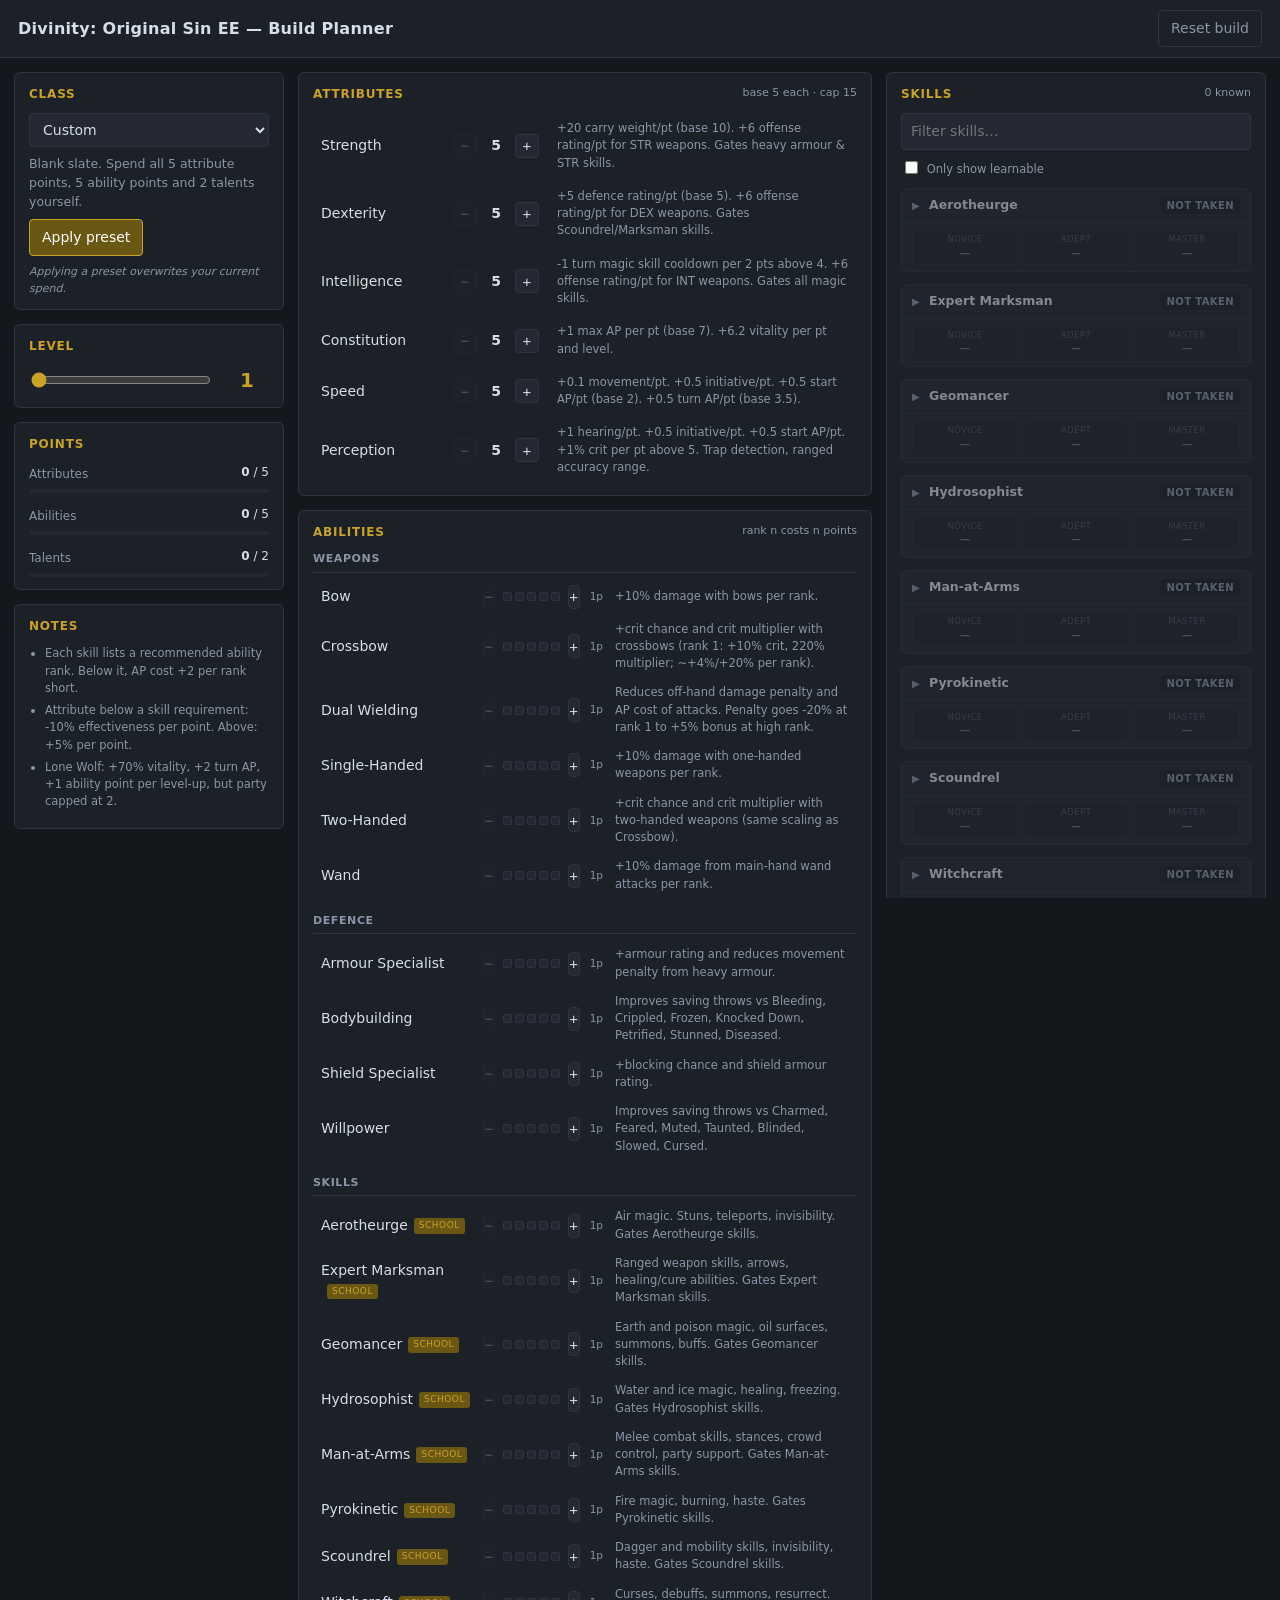
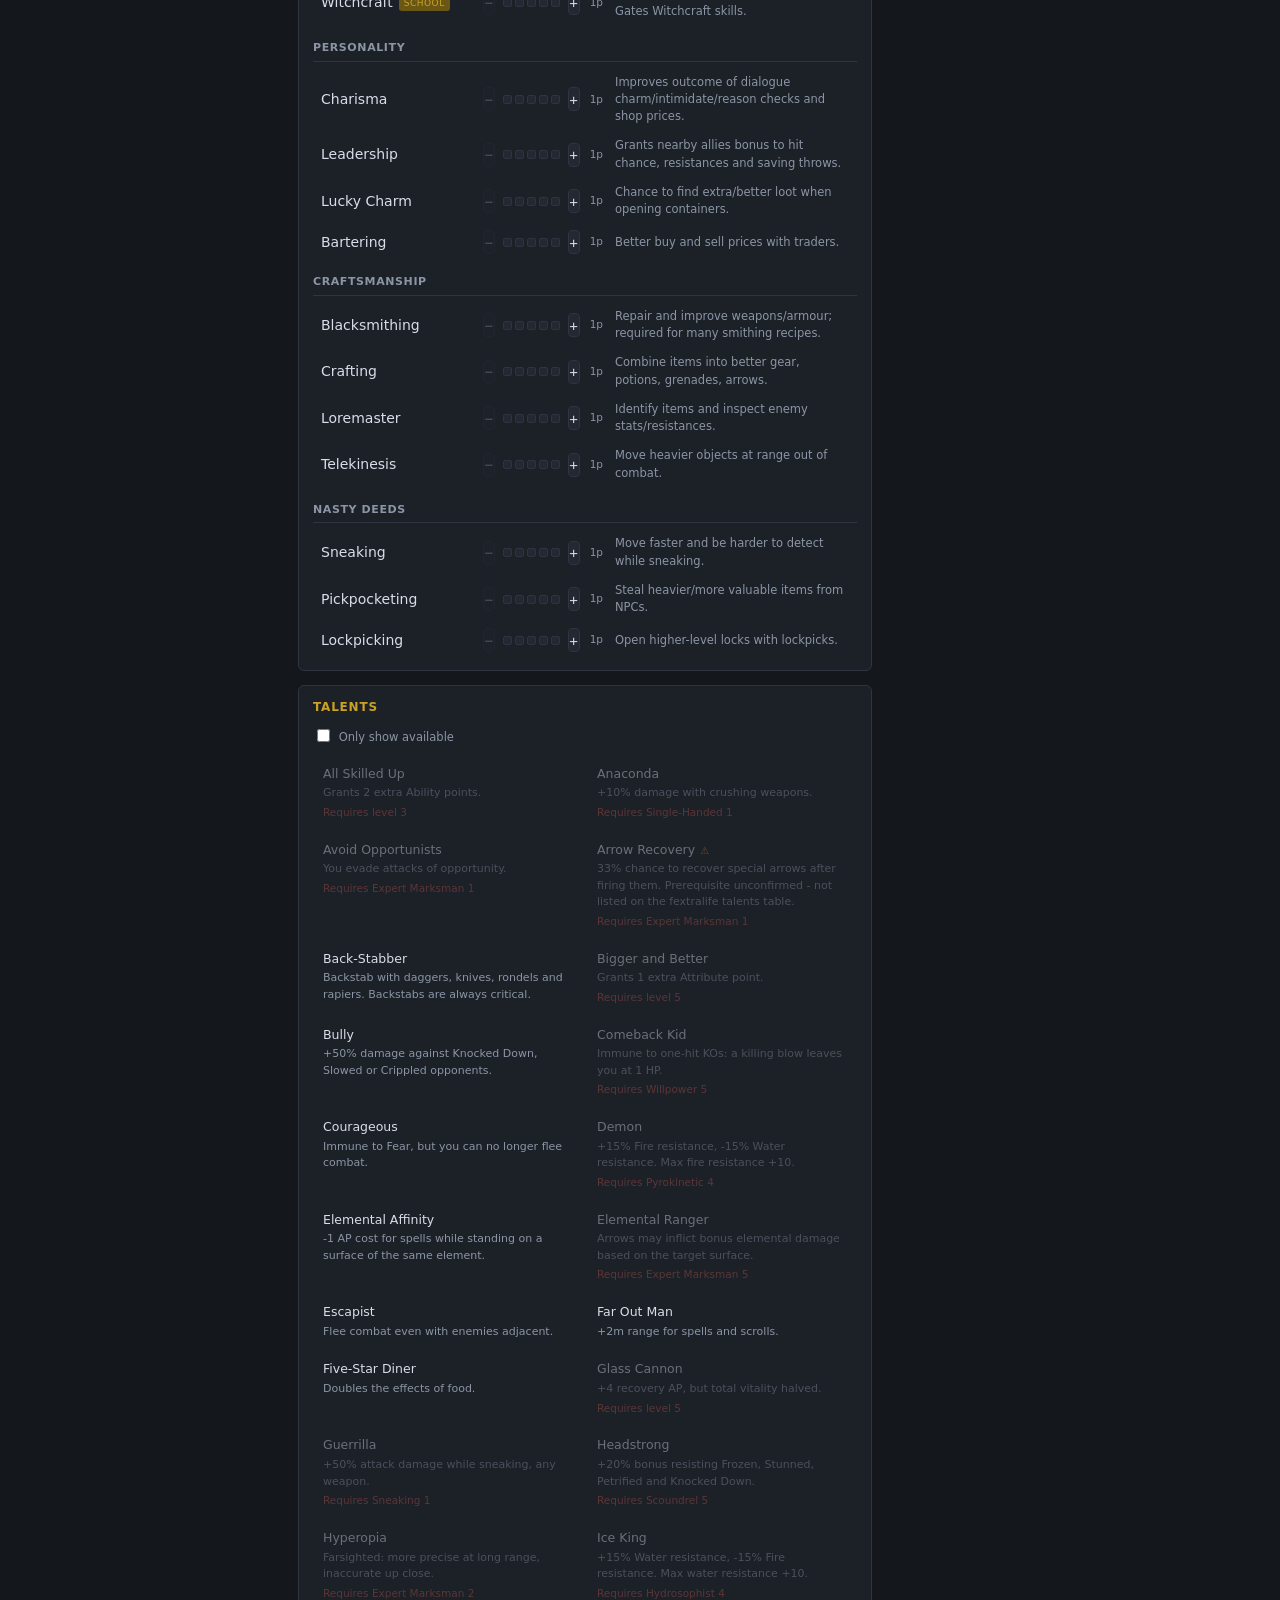
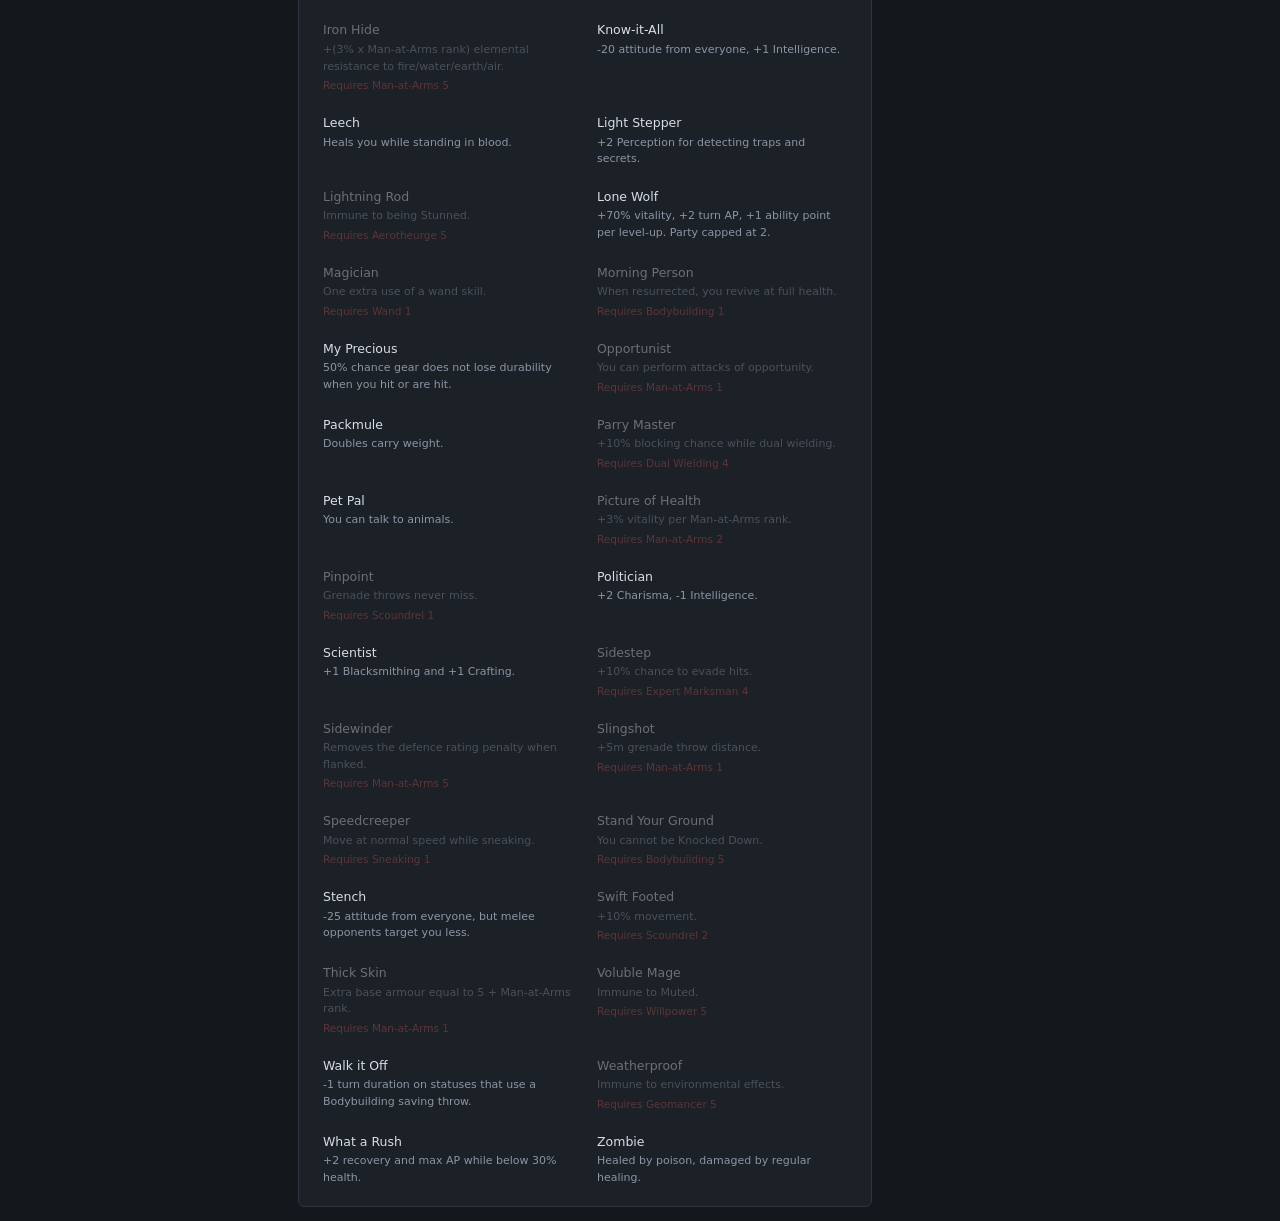
==== index.html @ 9b429319 "v2" ====
<!doctype html>
<html lang="en">
<head>
<meta charset="utf-8">
<meta name="viewport" content="width=device-width,initial-scale=1">
<title>DOS1 EE Build Planner</title>
<link rel="stylesheet" href="app.css">
</head>
<body>

<header class="topbar">
  <h1>Divinity: Original Sin EE — Build Planner</h1>
  <div class="topbar-right">
    <button id="resetBtn" class="btn-ghost" type="button">Reset build</button>
  </div>
</header>

<div class="layout">

  <!-- ============ LEFT: setup + pools ============ -->
  <aside class="col col-left">
    <section class="panel">
      <h2>Class</h2>
      <select id="presetSelect" class="select"></select>
      <p id="presetBlurb" class="blurb"></p>
      <button id="applyPreset" class="btn" type="button">Apply preset</button>
      <p class="hint">Applying a preset overwrites your current spend.</p>
    </section>

    <section class="panel">
      <h2>Level</h2>
      <div class="level-row">
        <input type="range" id="levelSlider" min="1" max="20" value="1">
        <output id="levelOut" class="level-out">1</output>
      </div>
    </section>

    <section class="panel pools">
      <h2>Points</h2>
      <div class="pool" id="poolAttr">
        <span class="pool-name">Attributes</span>
        <span class="pool-val"><b>0</b> / 0</span>
        <div class="bar"><i></i></div>
      </div>
      <div class="pool" id="poolAbil">
        <span class="pool-name">Abilities</span>
        <span class="pool-val"><b>0</b> / 0</span>
        <div class="bar"><i></i></div>
      </div>
      <div class="pool" id="poolTal">
        <span class="pool-name">Talents</span>
        <span class="pool-val"><b>0</b> / 0</span>
        <div class="bar"><i></i></div>
      </div>
    </section>

    <section class="panel">
      <h2>Notes</h2>
      <ul id="rulesNotes" class="notes"></ul>
    </section>
  </aside>

  <!-- ============ MIDDLE: attributes + abilities ============ -->
  <main class="col col-mid">
    <section class="panel">
      <h2>Attributes <span class="sub">base 5 each · cap 15</span></h2>
      <div id="attrList" class="stat-list"></div>
    </section>

    <section class="panel">
      <h2>Abilities <span class="sub">rank n costs n points</span></h2>
      <div id="abilList"></div>
    </section>

    <section class="panel">
      <h2>Talents</h2>
      <label class="toggle">
        <input type="checkbox" id="talentFilter"> Only show available
      </label>
      <div id="talentList" class="talent-list talent-grid"></div>
    </section>
  </main>

  <!-- ============ RIGHT: skills ============ -->
  <aside class="col col-right">
    <section class="panel">
      <h2>Skills <span class="sub" id="skillCount"></span></h2>
      <input type="search" id="skillSearch" class="select search" placeholder="Filter skills&hellip;">
      <label class="toggle">
        <input type="checkbox" id="skillFilter"> Only show learnable
      </label>
      <div id="skillList" class="skill-list"></div>
    </section>
  </aside>

</div>

<script src="data/rules.js"></script>
<script src="data/abilities.js"></script>
<script src="data/talents.js"></script>
<script src="data/skills.js"></script>
<script src="data/presets.js"></script>
<script src="app.js"></script>
</body>
</html>
---- app.css ----
:root {
  --bg: #14171c;
  --panel: #1c2027;
  --panel-2: #232832;
  --line: #2e3540;
  --text: #d8dee9;
  --dim: #8b95a5;
  --accent: #c9a227;
  --accent-dim: #6b5714;
  --ok: #6a9955;
  --bad: #b4544e;
  --warn: #c98b27;
}

* { box-sizing: border-box; }

body {
  margin: 0;
  background: var(--bg);
  color: var(--text);
  font: 14px/1.5 system-ui, -apple-system, "Segoe UI", sans-serif;
}

/* ---------- top bar ---------- */
.topbar {
  display: flex; align-items: center; justify-content: space-between;
  padding: 10px 18px;
  background: var(--panel);
  border-bottom: 1px solid var(--line);
  position: sticky; top: 0; z-index: 10;
}
.topbar h1 { margin: 0; font-size: 16px; font-weight: 600; letter-spacing: .3px; }

/* ---------- layout ---------- */
.layout {
  display: grid;
  grid-template-columns: 270px minmax(0,1fr) 320px;
  gap: 14px;
  padding: 14px;
  align-items: start;
}
.col { display: flex; flex-direction: column; gap: 14px; min-width: 0; }
.col-left, .col-right { position: sticky; top: 60px; max-height: calc(100vh - 74px); overflow-y: auto; }

@media (max-width: 1100px) {
  .layout { grid-template-columns: 1fr; }
  .col-left, .col-right { position: static; max-height: none; }
}

/* ---------- panels ---------- */
.panel {
  background: var(--panel);
  border: 1px solid var(--line);
  border-radius: 6px;
  padding: 12px 14px;
}
.panel h2 {
  margin: 0 0 10px;
  font-size: 12px; font-weight: 600;
  text-transform: uppercase; letter-spacing: .8px;
  color: var(--accent);
}
.panel h2 .sub {
  float: right;
  text-transform: none; letter-spacing: 0;
  color: var(--dim); font-weight: 400; font-size: 11px;
}

/* ---------- controls ---------- */
.select {
  width: 100%; padding: 7px 9px;
  background: var(--panel-2); color: var(--text);
  border: 1px solid var(--line); border-radius: 4px;
  font: inherit;
}
.btn, .btn-ghost {
  padding: 7px 12px; border-radius: 4px; font: inherit; cursor: pointer;
  border: 1px solid var(--line);
}
.btn { background: var(--accent-dim); color: #fff; border-color: var(--accent); }
.btn:hover { background: var(--accent); color: #14171c; }
.btn-ghost { background: transparent; color: var(--dim); }
.btn-ghost:hover { color: var(--text); border-color: var(--dim); }

.blurb { margin: 8px 0; color: var(--dim); font-size: 12.5px; min-height: 2.4em; }
.hint { margin: 8px 0 0; color: var(--dim); font-size: 11px; font-style: italic; }

.level-row { display: flex; align-items: center; gap: 12px; }
.level-row input[type=range] { flex: 1; accent-color: var(--accent); }
.level-out {
  min-width: 2.2em; text-align: center;
  font-size: 20px; font-weight: 600; color: var(--accent);
}

/* ---------- pools ---------- */
.pool { margin-bottom: 12px; }
.pool:last-child { margin-bottom: 0; }
.pool-name { font-size: 12px; color: var(--dim); }
.pool-val { float: right; font-size: 12px; font-variant-numeric: tabular-nums; }
.pool-val b { color: var(--text); }
.bar {
  clear: both; height: 4px; margin-top: 5px;
  background: var(--panel-2); border-radius: 2px; overflow: hidden;
}
.bar i { display: block; height: 100%; width: 0; background: var(--accent); transition: width .12s; }
.pool.full .bar i { background: var(--ok); }
.pool.over .bar i { background: var(--bad); }

.notes { margin: 0; padding-left: 16px; color: var(--dim); font-size: 11.5px; }
.notes li { margin-bottom: 5px; }

/* ---------- stat rows (attributes) ---------- */
.stat-list { display: flex; flex-direction: column; gap: 2px; }
.stat {
  display: grid;
  grid-template-columns: 120px 92px 1fr;
  align-items: center; gap: 12px;
  padding: 7px 8px; border-radius: 4px;
}
.stat:hover { background: var(--panel-2); }
.stat-name { font-weight: 500; }
.stat-ctrl { display: flex; align-items: center; gap: 6px; }
.stat-val {
  min-width: 26px; text-align: center;
  font-variant-numeric: tabular-nums; font-weight: 600;
}
.stat-val.boosted { color: var(--accent); }
.stat-desc { color: var(--dim); font-size: 11.5px; }

.step {
  width: 24px; height: 24px; padding: 0; line-height: 1;
  background: var(--panel-2); color: var(--text);
  border: 1px solid var(--line); border-radius: 4px;
  font-size: 15px; cursor: pointer;
}
.step:hover:not(:disabled) { border-color: var(--accent); color: var(--accent); }
.step:disabled { opacity: .28; cursor: not-allowed; }

/* ---------- abilities ---------- */
.abil-cat { margin-bottom: 14px; }
.abil-cat:last-child { margin-bottom: 0; }
.abil-cat > h3 {
  margin: 0 0 6px; padding-bottom: 4px;
  border-bottom: 1px solid var(--line);
  font-size: 11px; font-weight: 600;
  text-transform: uppercase; letter-spacing: .6px;
  color: var(--dim);
}
.abil {
  display: grid;
  grid-template-columns: 150px 120px 1fr;
  align-items: center; gap: 12px;
  padding: 6px 8px; border-radius: 4px;
}
.abil:hover { background: var(--panel-2); }
.abil-name { font-weight: 500; }
.abil-name .school-tag {
  display: inline-block; margin-left: 6px; padding: 1px 5px;
  background: var(--accent-dim); color: var(--accent);
  border-radius: 3px; font-size: 9px; letter-spacing: .5px;
  text-transform: uppercase; vertical-align: middle;
}
.pips { display: flex; gap: 3px; margin: 0 2px; }
.pip { width: 9px; height: 9px; border-radius: 2px; background: var(--panel-2); border: 1px solid var(--line); }
.pip.on { background: var(--accent); border-color: var(--accent); }
.abil-desc { color: var(--dim); font-size: 11.5px; }
.cost-note { color: var(--dim); font-size: 10.5px; margin-left: 4px; font-variant-numeric: tabular-nums; }

/* ---------- talents ---------- */
.talent-list { display: flex; flex-direction: column; gap: 4px; }
.talent {
  padding: 7px 9px; border-radius: 4px;
  border: 1px solid transparent; cursor: pointer;
}
.talent:hover:not(.locked) { background: var(--panel-2); }
.talent.picked { background: var(--panel-2); border-color: var(--accent); }
.talent.locked { opacity: .42; cursor: not-allowed; }
.talent-name { font-weight: 500; font-size: 12.5px; }
.talent.picked .talent-name { color: var(--accent); }
.talent-desc { color: var(--dim); font-size: 11px; margin-top: 2px; }
.talent-req { color: var(--bad); font-size: 10.5px; margin-top: 3px; }

.toggle {
  display: block; margin-bottom: 10px;
  color: var(--dim); font-size: 11.5px; cursor: pointer;
}
.toggle input { accent-color: var(--accent); margin-right: 5px; vertical-align: -1px; }

.unverified {
  display: inline-block; margin-left: 5px;
  color: var(--warn); font-size: 10px; cursor: help;
}

/* ================= slice 2: skills ================= */
.col-right { width: 380px; }
.layout { grid-template-columns: 270px minmax(0,1fr) 380px; }
@media (max-width: 1240px) {
  .layout { grid-template-columns: 1fr; }
  .col-right { width: auto; }
}

.search { margin-bottom: 8px; }
.search::-webkit-search-cancel-button { filter: invert(.6); }

.skill-list { display: flex; flex-direction: column; gap: 12px; }

/* --- one school block --- */
.school {
  border: 1px solid var(--line);
  border-radius: 5px;
  overflow: hidden;
}
.school.rank0 { opacity: .55; }

.school-head {
  display: flex; align-items: center; gap: 8px;
  padding: 7px 10px;
  background: var(--panel-2);
  cursor: pointer;
  user-select: none;
}
.school-head:hover { background: #29303b; }
.school-caret { color: var(--dim); font-size: 10px; width: 9px; transition: transform .12s; }
.school.open .school-caret { transform: rotate(90deg); }
.school-title { font-weight: 600; font-size: 12.5px; flex: 1; }
.school-rank {
  padding: 1px 6px; border-radius: 3px;
  background: var(--accent-dim); color: var(--accent);
  font-size: 10px; font-weight: 600; letter-spacing: .4px;
}
.school.rank0 .school-rank { background: var(--panel); color: var(--dim); }

/* slot counters, one per tier */
.slots { display: flex; gap: 5px; padding: 6px 10px; background: var(--panel-2); border-top: 1px solid var(--line); }
.slot {
  flex: 1; text-align: center;
  padding: 3px 4px; border-radius: 3px;
  background: var(--panel); border: 1px solid var(--line);
  font-size: 10px; font-variant-numeric: tabular-nums;
}
.slot-tier { display: block; color: var(--dim); text-transform: uppercase; letter-spacing: .4px; font-size: 8.5px; }
.slot-num { font-weight: 600; }
.slot.none { opacity: .4; }
.slot.full .slot-num { color: var(--ok); }

.school-body { display: none; padding: 4px; }
.school.open .school-body { display: block; }

.tier-label {
  margin: 6px 4px 3px;
  font-size: 9.5px; text-transform: uppercase; letter-spacing: .7px;
  color: var(--dim); font-weight: 600;
}

/* --- one skill --- */
.skill {
  padding: 6px 8px; border-radius: 4px;
  border: 1px solid transparent;
  cursor: pointer;
}
.skill:hover:not(.locked) { background: var(--panel-2); }
.skill.known { background: var(--panel-2); border-color: var(--accent); }
.skill.locked { opacity: .4; cursor: not-allowed; }

.skill-top { display: flex; align-items: baseline; gap: 6px; }
.skill-name { font-weight: 500; font-size: 12.5px; flex: 1; }
.skill.known .skill-name { color: var(--accent); }
.skill-cost {
  color: var(--dim); font-size: 10.5px;
  font-variant-numeric: tabular-nums; white-space: nowrap;
}
.skill-desc { color: var(--dim); font-size: 11px; margin-top: 2px; }
.skill-src { color: #6f7a8a; font-size: 10px; margin-top: 3px; font-style: italic; opacity: .75; }
.skill-lock { color: var(--bad); font-size: 10.5px; margin-top: 3px; }
.skill-ap-pen { color: var(--warn); }

.empty { padding: 14px; text-align: center; color: var(--dim); font-size: 12px; }

/* talents reflow into two columns in the wider middle column */
.talent-grid { display: grid; grid-template-columns: repeat(auto-fill, minmax(230px, 1fr)); gap: 4px; }

.skill.granted { cursor: default; }
.granted-tag {
  display: inline-block; margin-left: 5px; padding: 1px 4px;
  background: var(--accent-dim); color: var(--accent);
  border-radius: 3px; font-size: 8.5px; letter-spacing: .5px;
  text-transform: uppercase; vertical-align: middle;
}
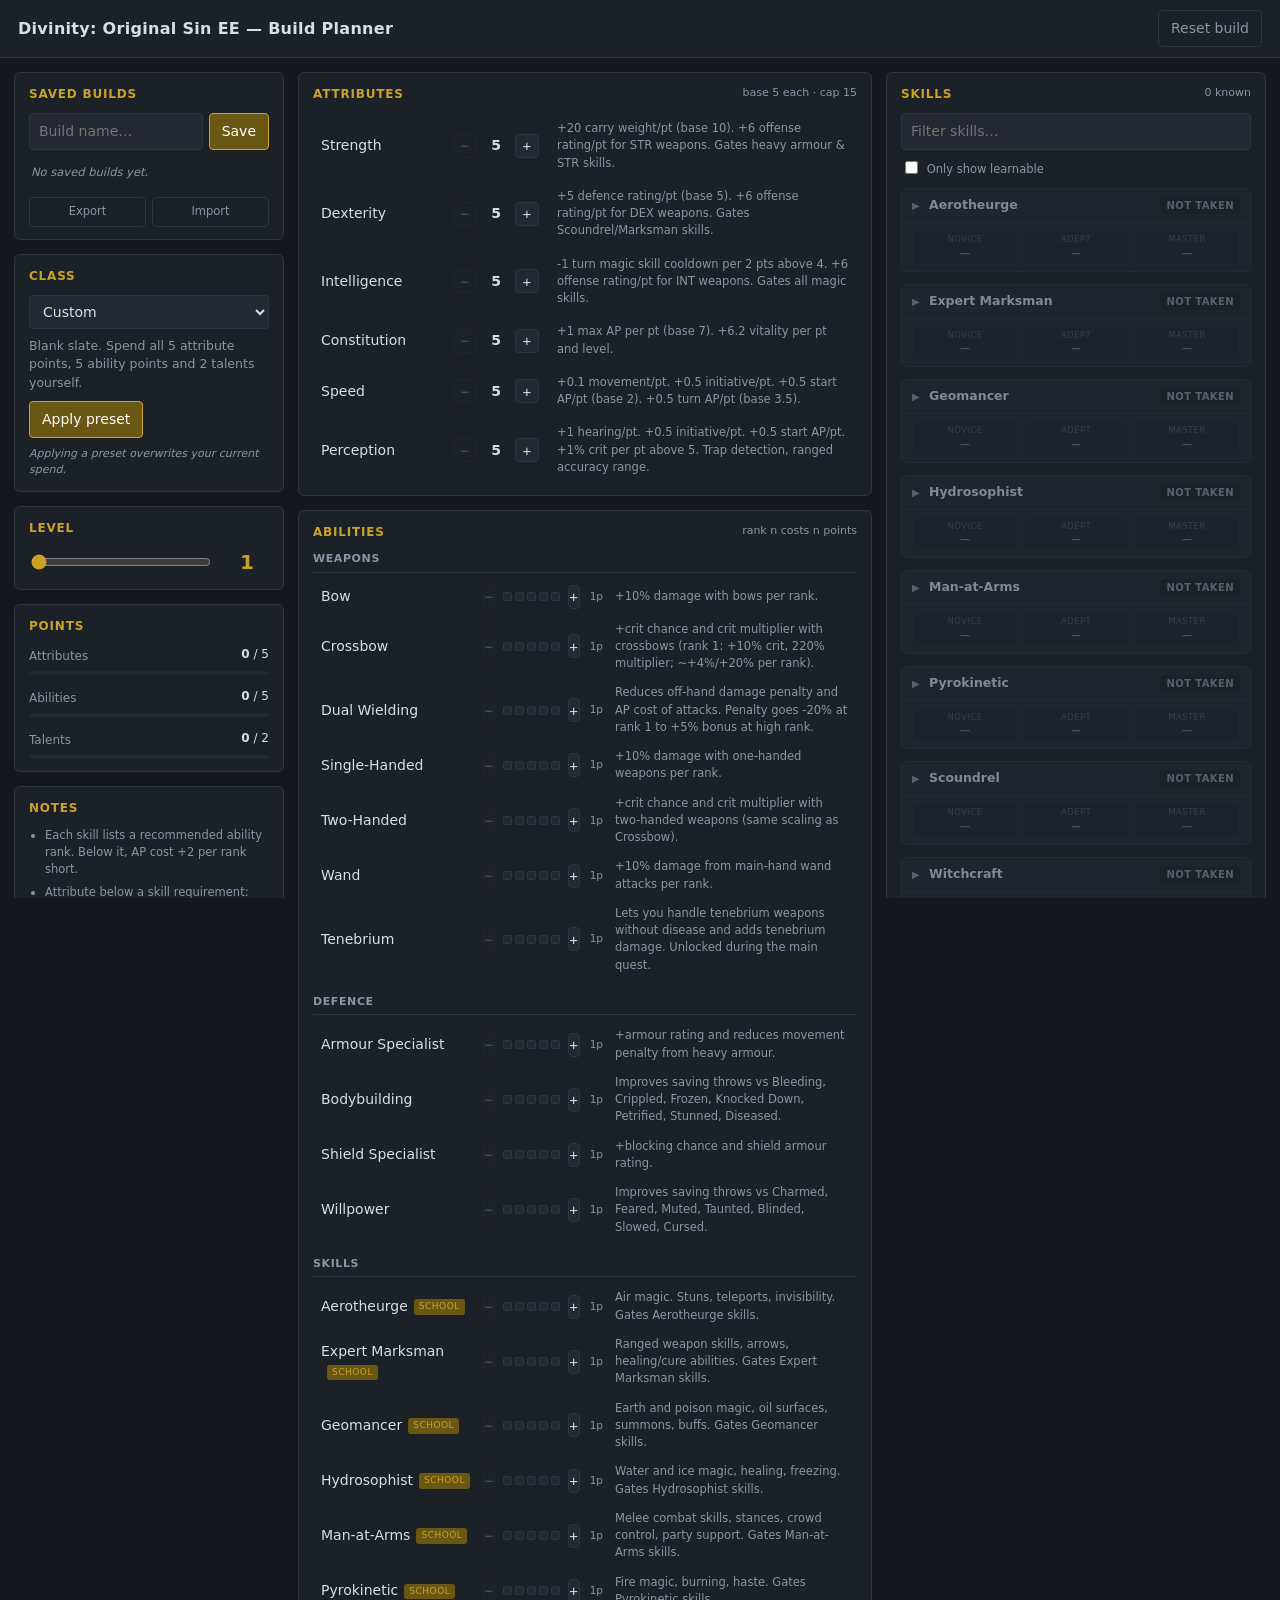
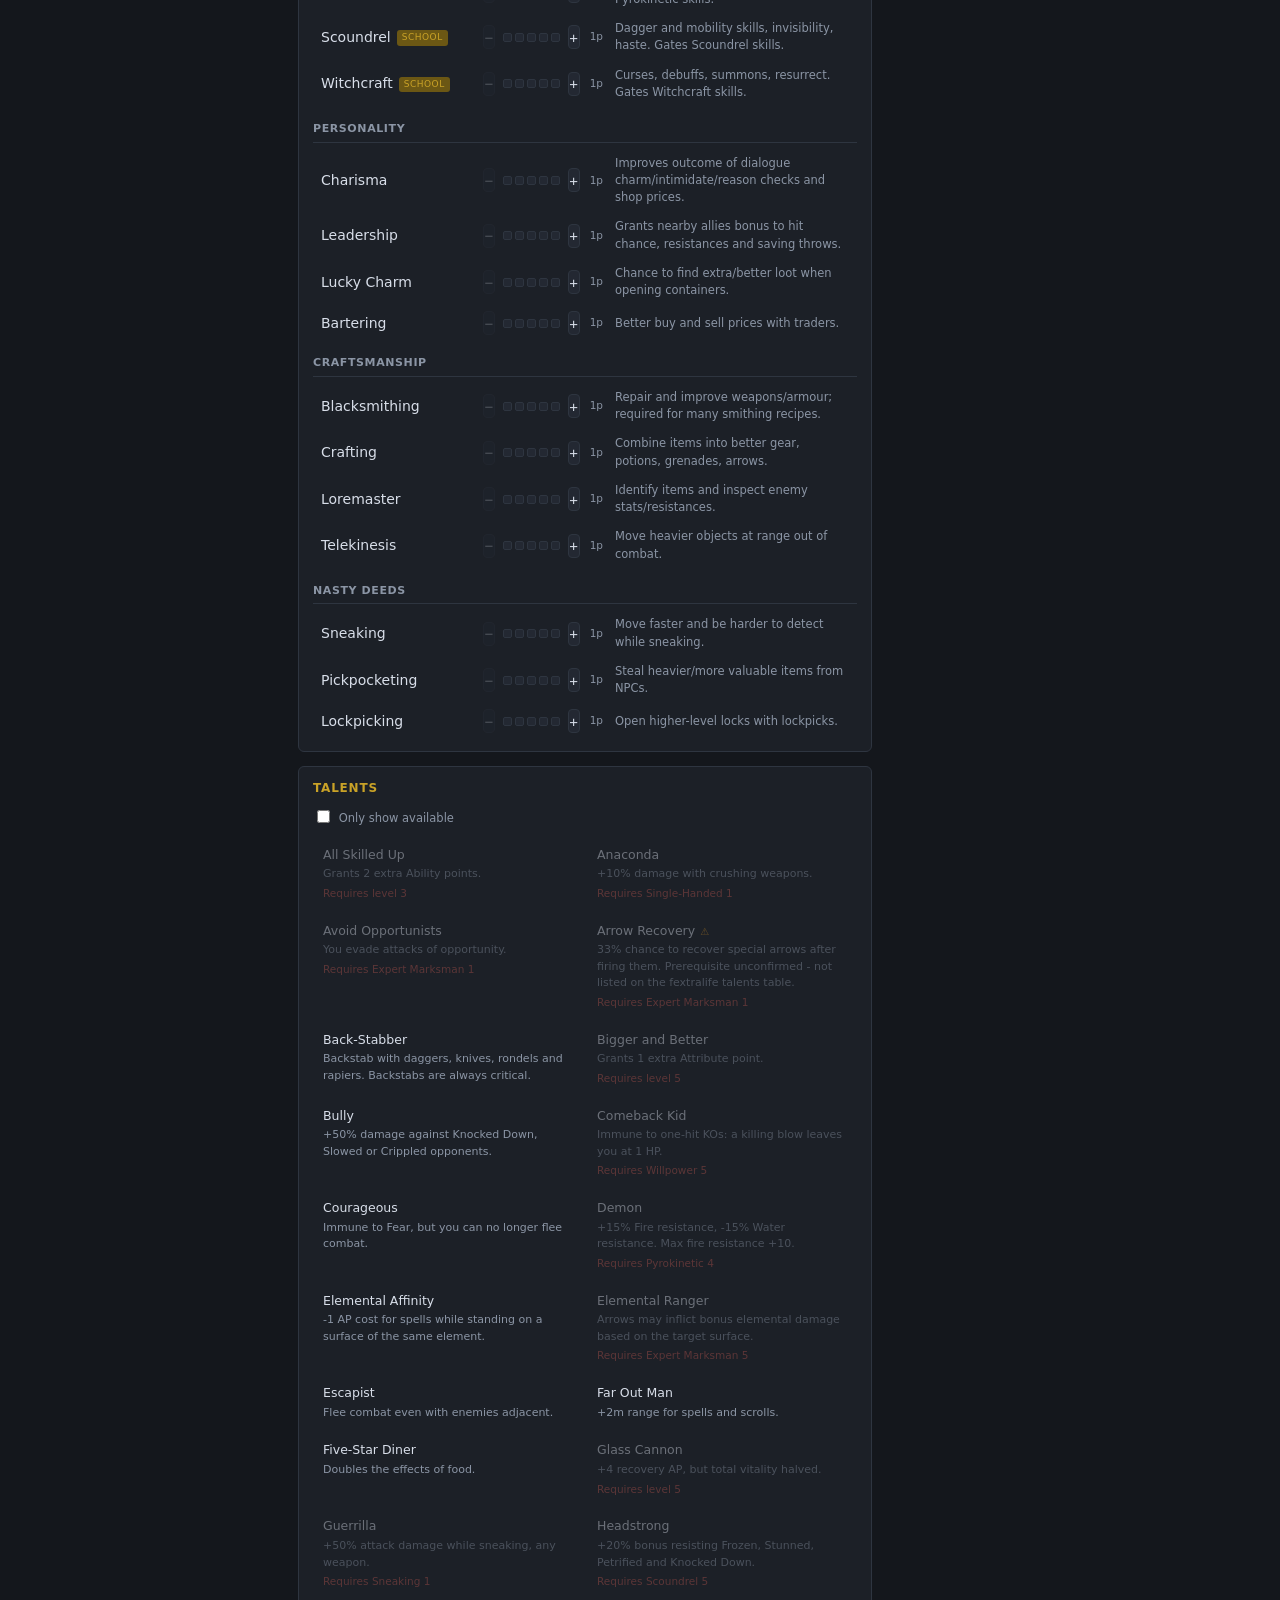
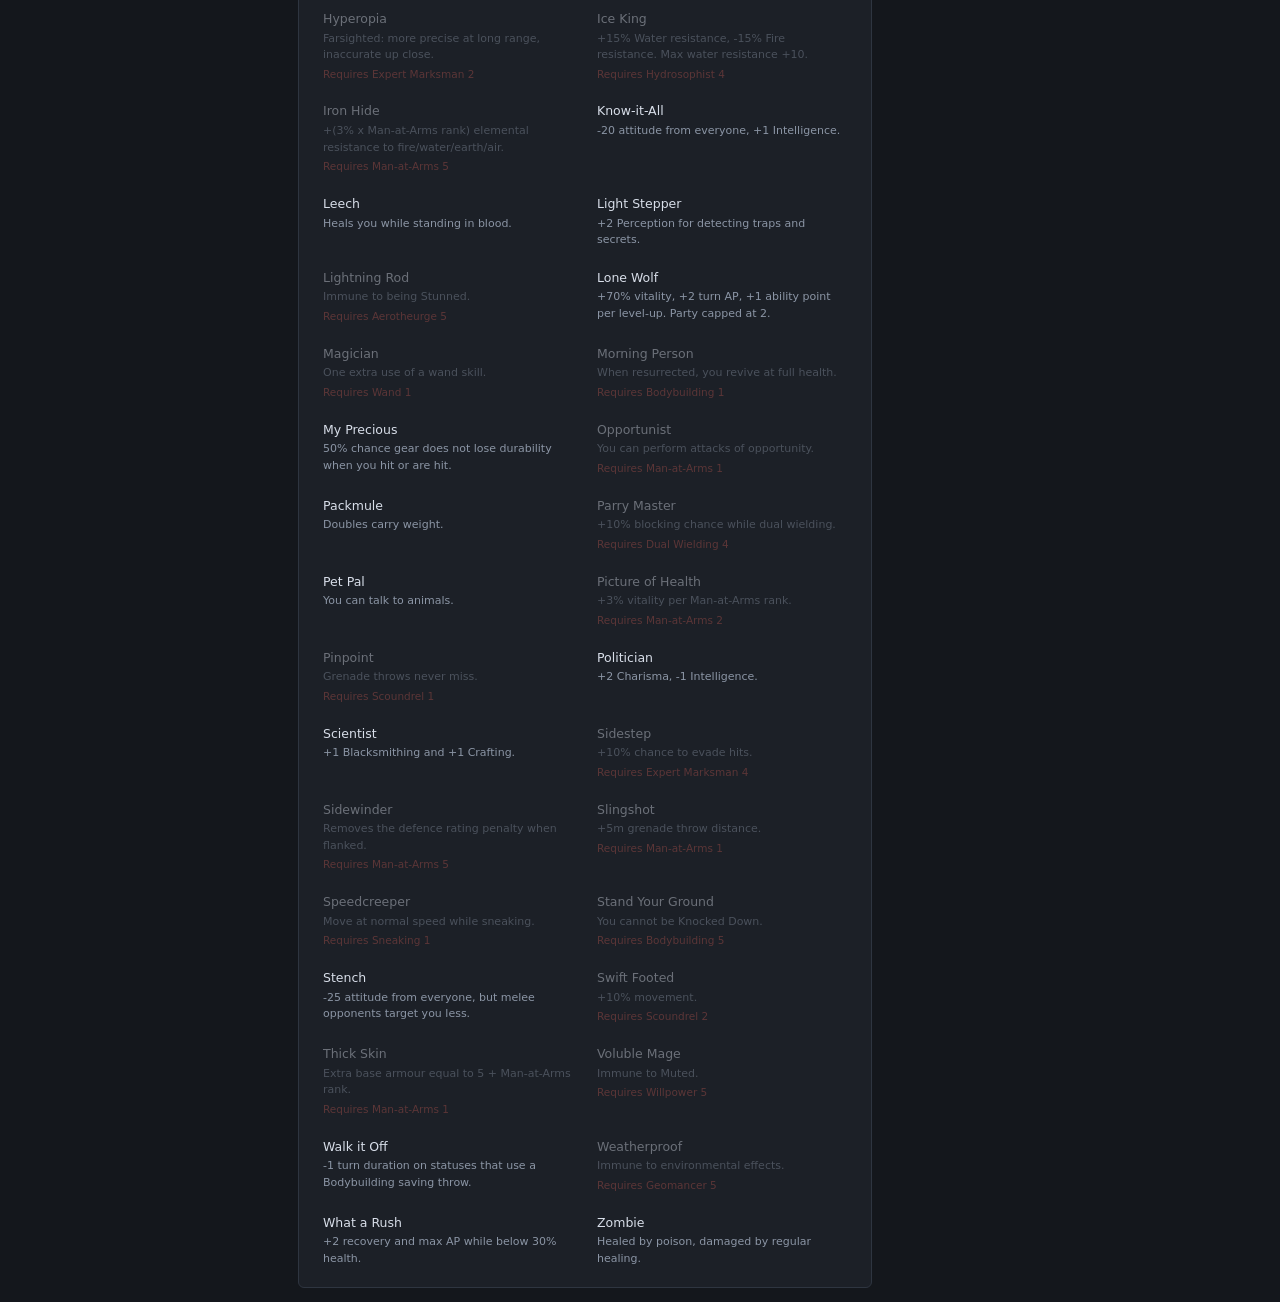
==== commit e42a576c: "v3" ====
--- a/index.html
+++ b/index.html
@@ -19,6 +19,21 @@
 
   <!-- ============ LEFT: setup + pools ============ -->
   <aside class="col col-left">
+    <section class="panel">
+      <h2>Saved builds</h2>
+      <div class="save-row">
+        <input type="text" id="buildName" class="select" placeholder="Build name&hellip;" maxlength="60">
+        <button id="saveBtn" class="btn" type="button">Save</button>
+      </div>
+      <p id="saveHint" class="hint"></p>
+      <div id="buildList" class="build-list"></div>
+      <div class="io-row">
+        <button id="exportBtn" class="btn-ghost" type="button">Export</button>
+        <button id="importBtn" class="btn-ghost" type="button">Import</button>
+        <input type="file" id="importFile" accept="application/json" hidden>
+      </div>
+    </section>
+
     <section class="panel">
       <h2>Class</h2>
       <select id="presetSelect" class="select"></select>
--- a/app.css
+++ b/app.css
@@ -286,3 +286,36 @@
   border-radius: 3px; font-size: 8.5px; letter-spacing: .5px;
   text-transform: uppercase; vertical-align: middle;
 }
+
+/* ================= saved builds ================= */
+.save-row { display: flex; gap: 6px; }
+.save-row input { flex: 1; min-width: 0; }
+.save-row .btn { flex: none; }
+
+.build-list { display: flex; flex-direction: column; gap: 3px; margin-top: 8px; }
+.build {
+  display: flex; align-items: center; gap: 6px;
+  padding: 6px 8px; border-radius: 4px;
+  border: 1px solid transparent; cursor: pointer;
+}
+.build:hover { background: var(--panel-2); }
+.build.active { background: var(--panel-2); border-color: var(--accent); }
+.build-info { flex: 1; min-width: 0; }
+.build-name {
+  font-size: 12.5px; font-weight: 500;
+  overflow: hidden; text-overflow: ellipsis; white-space: nowrap;
+}
+.build.active .build-name { color: var(--accent); }
+.build-meta { color: var(--dim); font-size: 10.5px; }
+.build-del {
+  flex: none; width: 20px; height: 20px; padding: 0; line-height: 1;
+  background: transparent; color: var(--dim);
+  border: 1px solid transparent; border-radius: 3px;
+  font-size: 14px; cursor: pointer;
+}
+.build-del:hover { color: var(--bad); border-color: var(--bad); }
+
+.io-row { display: flex; gap: 6px; margin-top: 10px; }
+.io-row .btn-ghost { flex: 1; font-size: 11.5px; padding: 5px 8px; }
+
+.empty-builds { color: var(--dim); font-size: 11.5px; font-style: italic; padding: 6px 2px; }
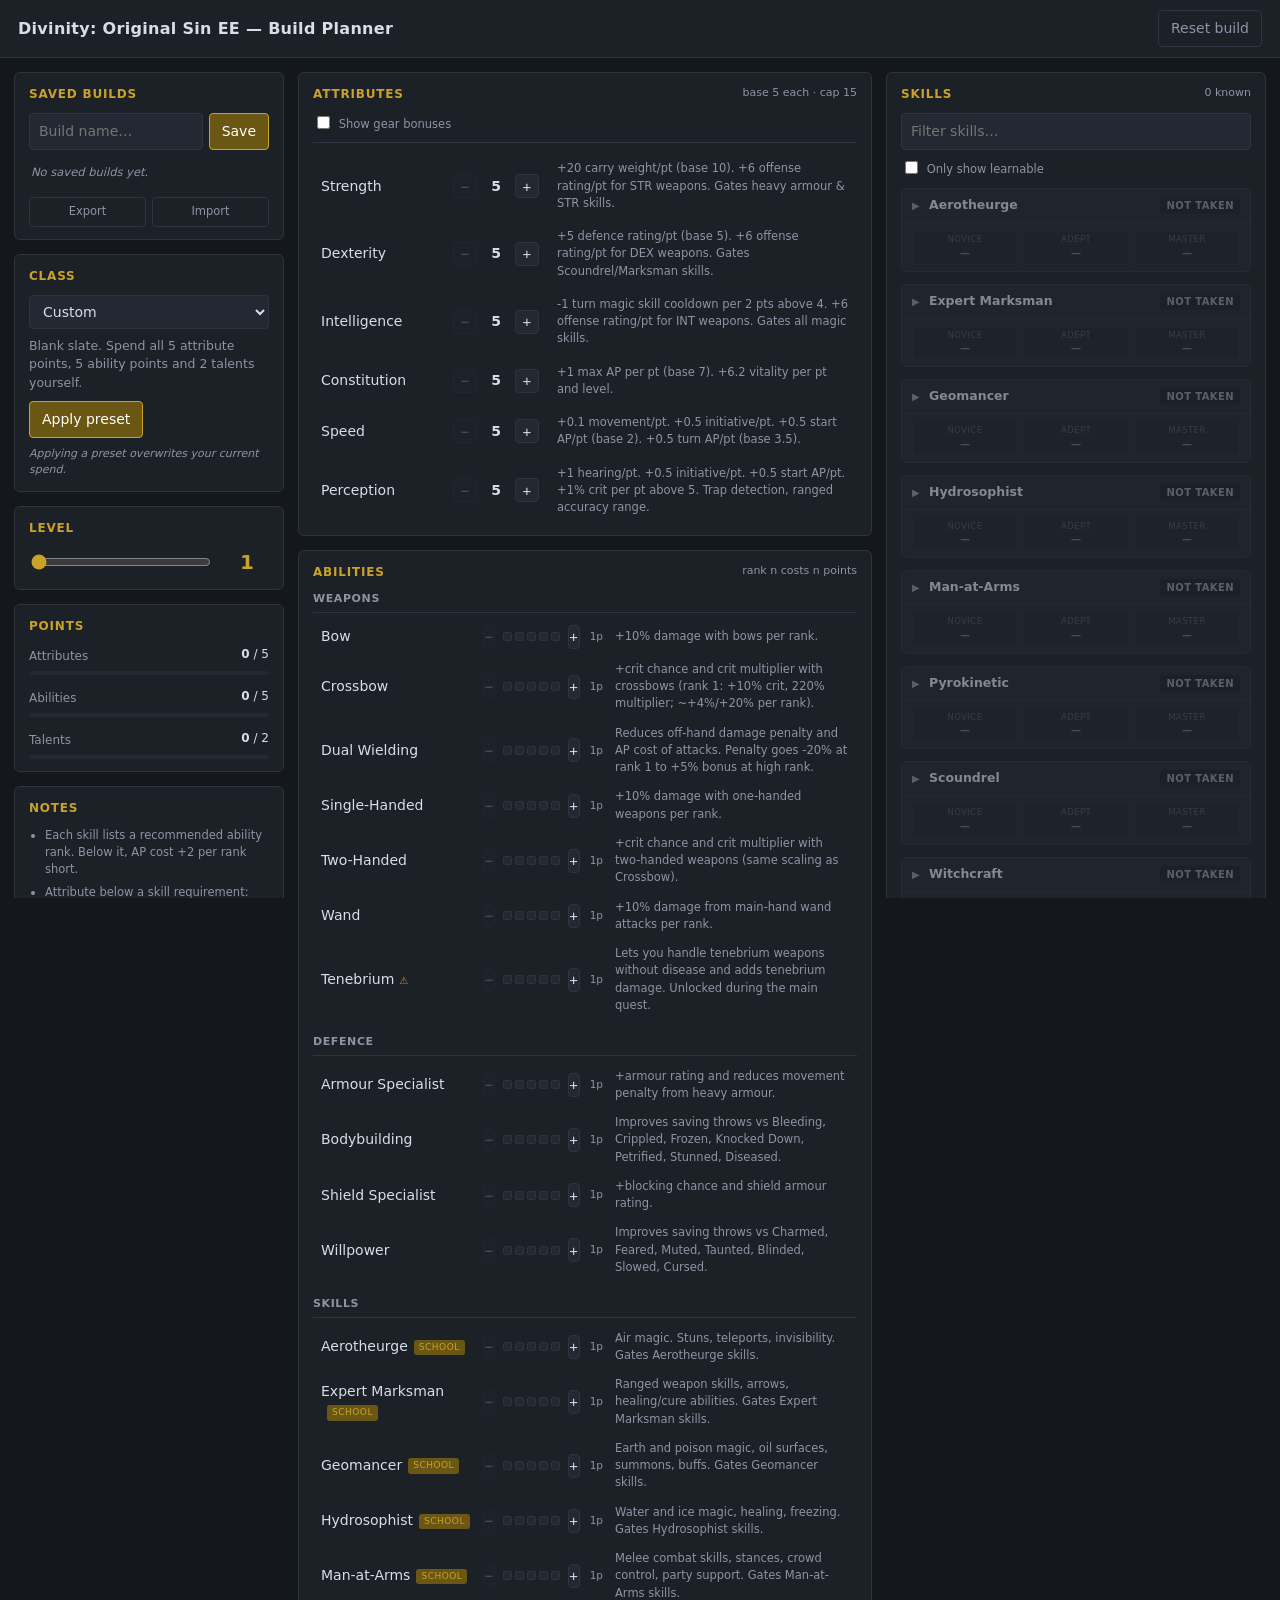
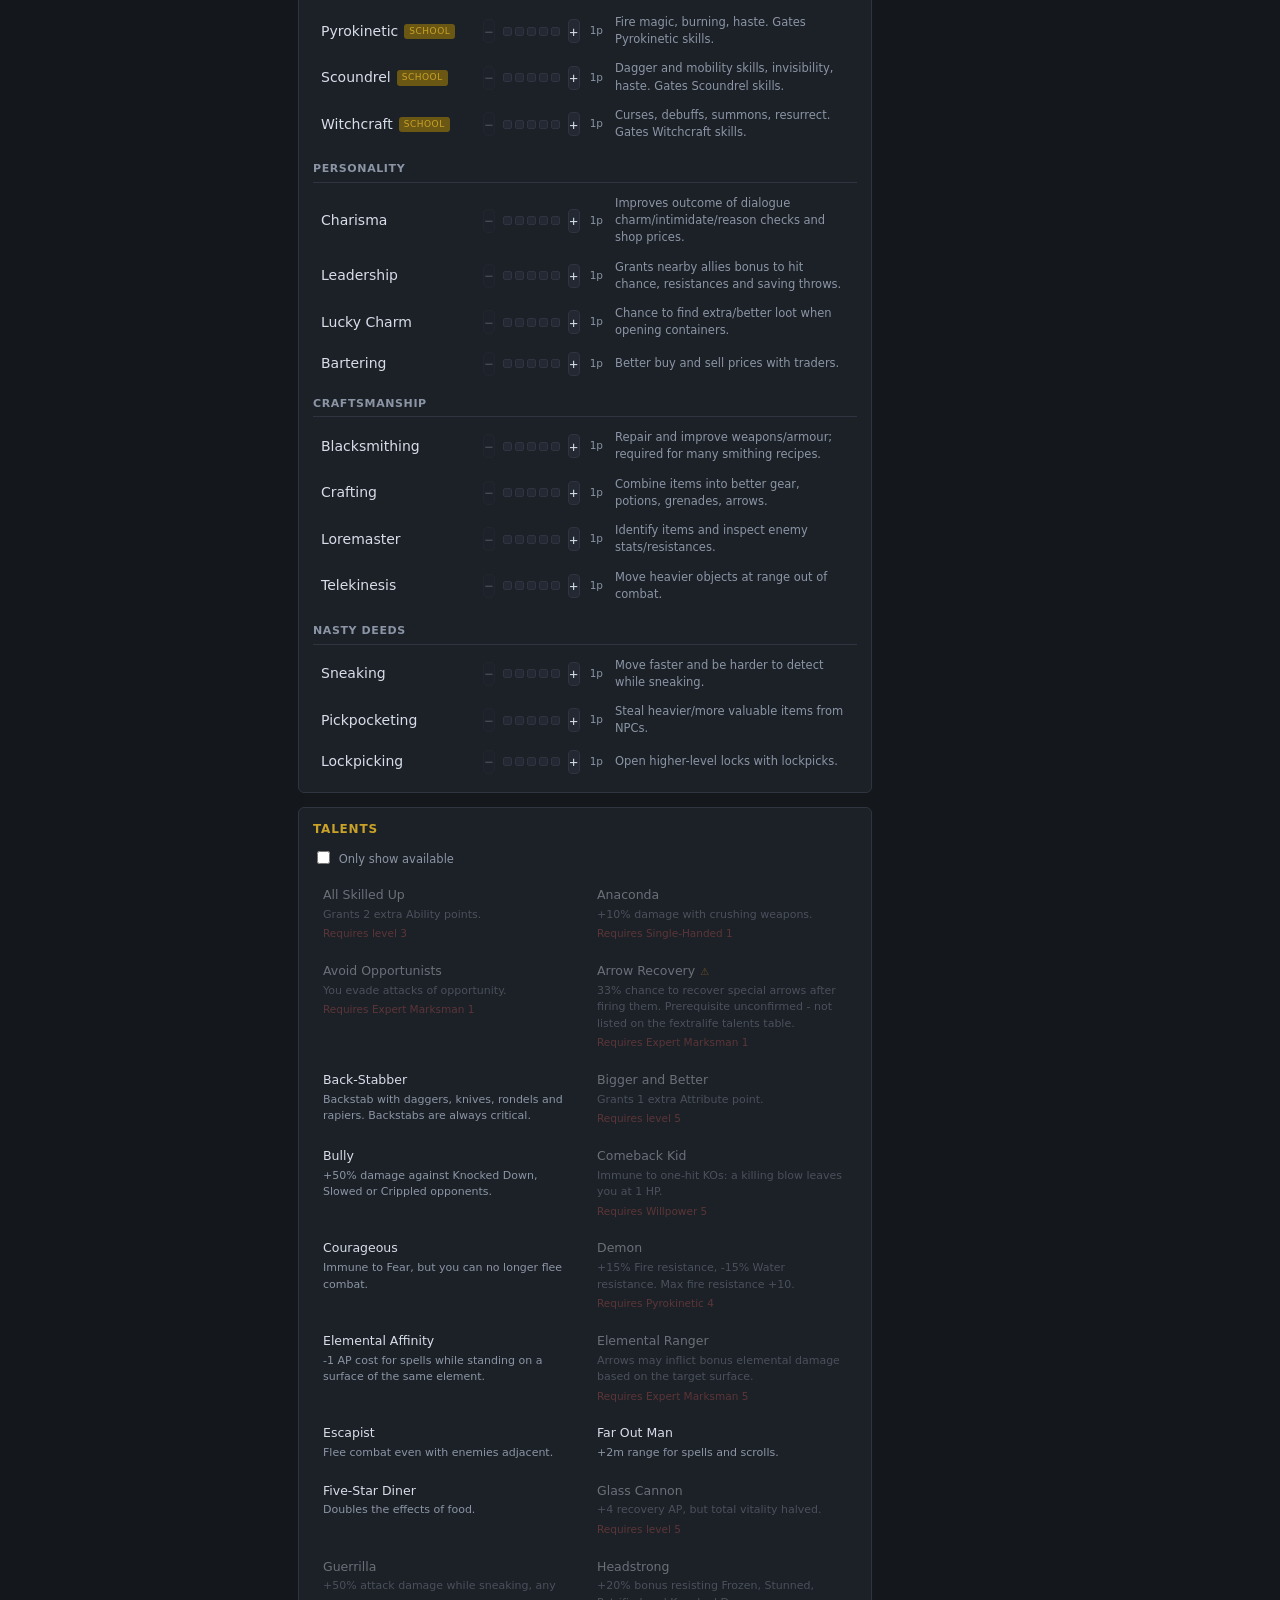
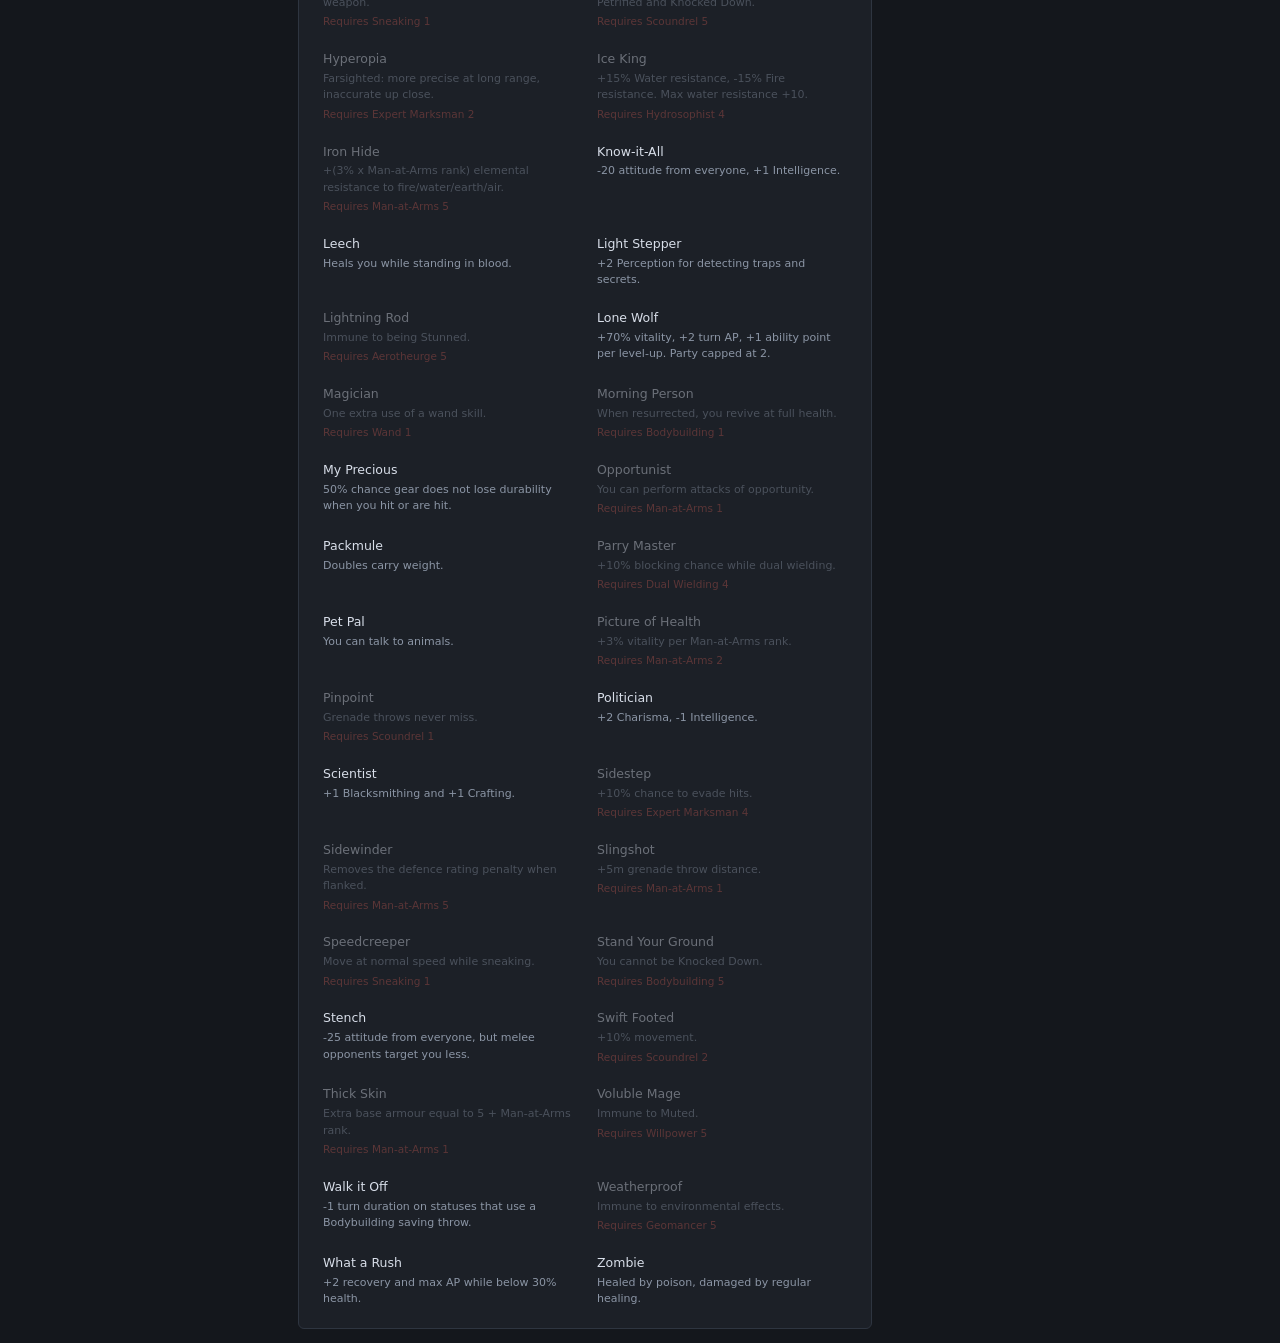
==== commit 0897e9d6: "Add gear bonus tracking to the build planner DOS1 gear is procedurally generated, so there is no ite" ====
--- a/index.html
+++ b/index.html
@@ -79,6 +79,15 @@
   <main class="col col-mid">
     <section class="panel">
       <h2>Attributes <span class="sub">base 5 each · cap 15</span></h2>
+      <div class="gear-bar">
+        <label class="toggle inline">
+          <input type="checkbox" id="gearToggle"> Show gear bonuses
+        </label>
+        <label class="toggle inline" id="gearSlotsWrap">
+          <input type="checkbox" id="gearSlotsToggle" checked> Gear ranks grant skill slots
+        </label>
+        <button id="gearClear" class="btn-ghost tiny" type="button">Clear gear</button>
+      </div>
       <div id="attrList" class="stat-list"></div>
     </section>
 
--- a/app.css
+++ b/app.css
@@ -319,3 +319,40 @@
 .io-row .btn-ghost { flex: 1; font-size: 11.5px; padding: 5px 8px; }
 
 .empty-builds { color: var(--dim); font-size: 11.5px; font-style: italic; padding: 6px 2px; }
+
+/* ================= gear bonuses ================= */
+.gear-bar {
+  display: flex; align-items: center; gap: 14px; flex-wrap: wrap;
+  margin-bottom: 10px; padding-bottom: 9px;
+  border-bottom: 1px solid var(--line);
+}
+.toggle.inline { display: inline-block; margin-bottom: 0; }
+.btn-ghost.tiny { padding: 3px 8px; font-size: 10.5px; margin-left: auto; }
+
+/* rows grow a fourth column when gear is showing */
+.stat.with-gear { grid-template-columns: 120px 92px 108px 1fr; }
+.abil.with-gear { grid-template-columns: 150px 120px 108px 1fr; }
+
+.gear-ctrl { display: flex; align-items: center; gap: 4px; }
+.step.gear { width: 20px; height: 20px; font-size: 13px; opacity: .8; }
+.step.gear:hover:not(:disabled) { opacity: 1; }
+
+.gear-val {
+  min-width: 20px; text-align: center;
+  font-size: 11px; color: var(--dim);
+  font-variant-numeric: tabular-nums;
+}
+.gear-val.on { color: #6ab0c9; }
+
+.eff-val {
+  min-width: 24px; margin-left: 4px;
+  padding: 1px 5px; border-radius: 3px;
+  background: var(--panel-2);
+  font-size: 11.5px; font-weight: 600;
+  font-variant-numeric: tabular-nums;
+  color: var(--dim);
+}
+.eff-val.on { color: #6ab0c9; background: #1e2c33; }
+
+/* a pip filled by gear rather than by spent points */
+.pip.gear { background: #2f5766; border-color: #6ab0c9; }
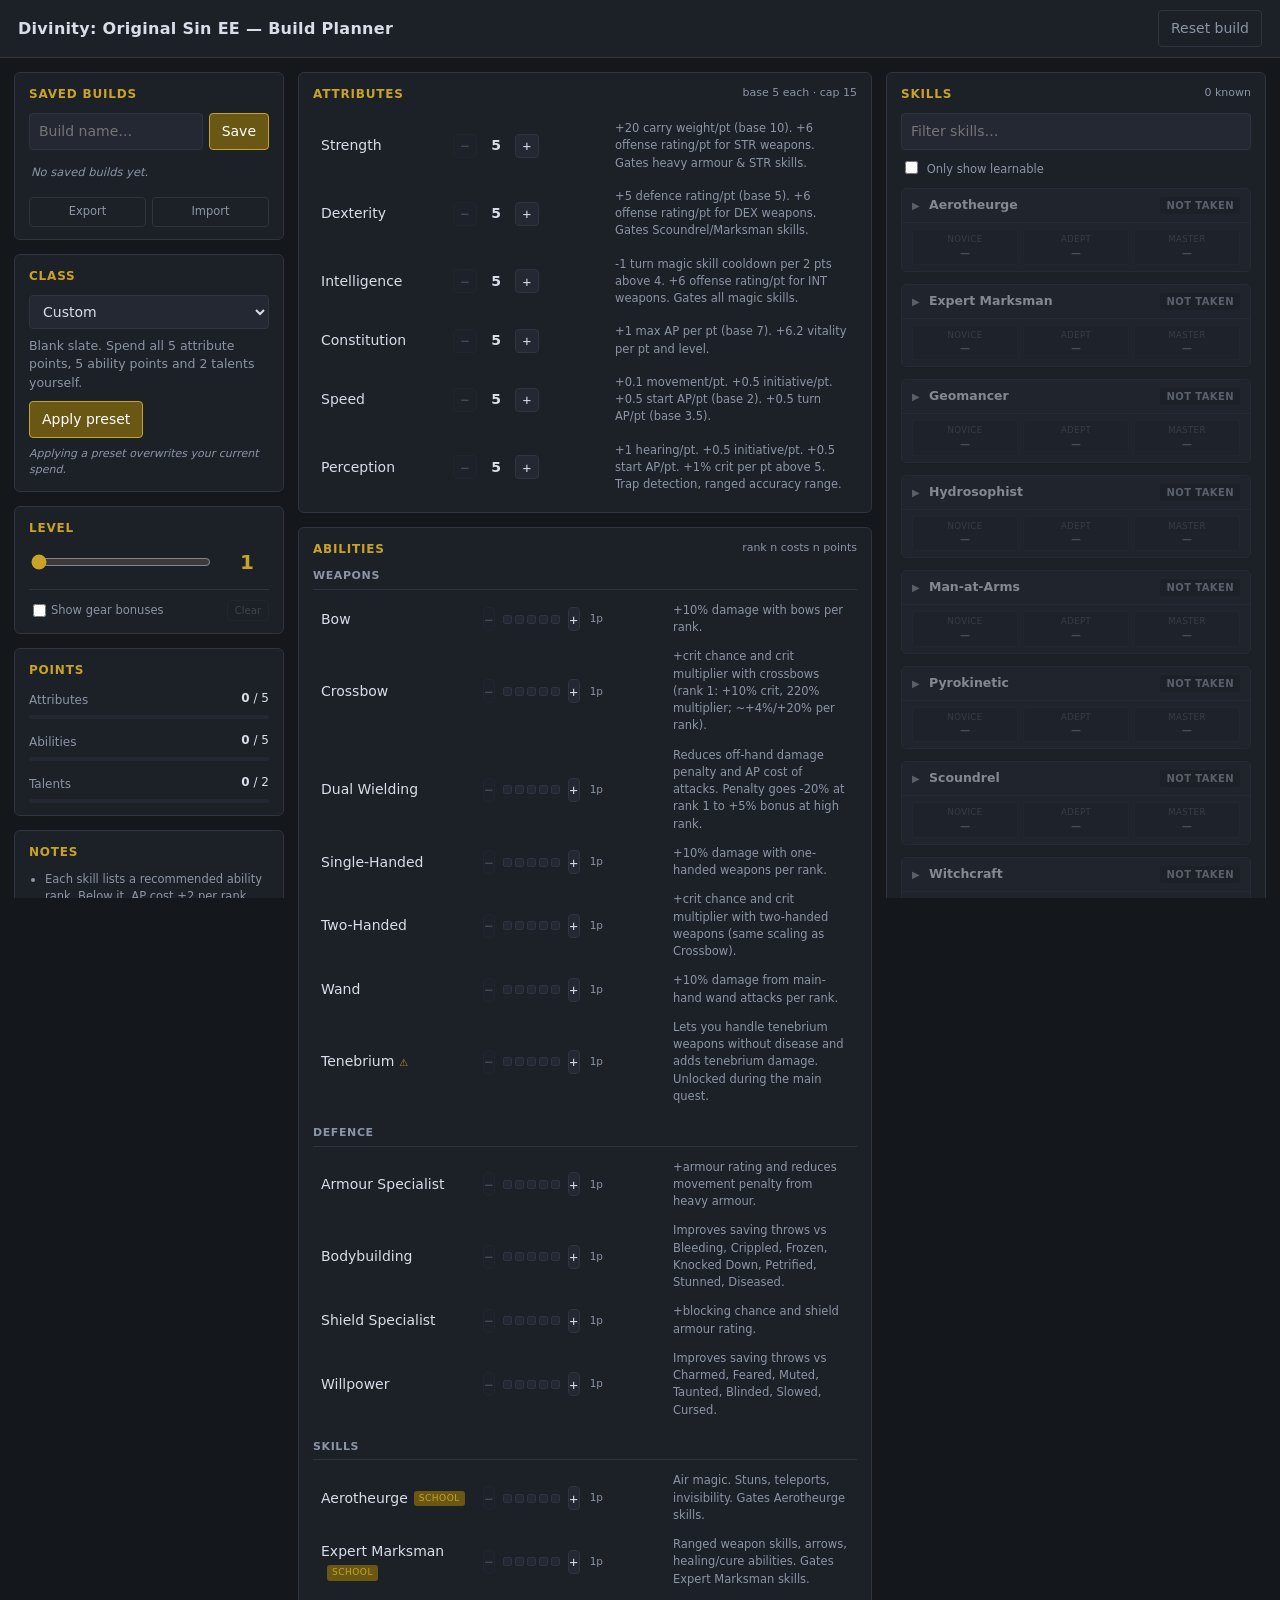
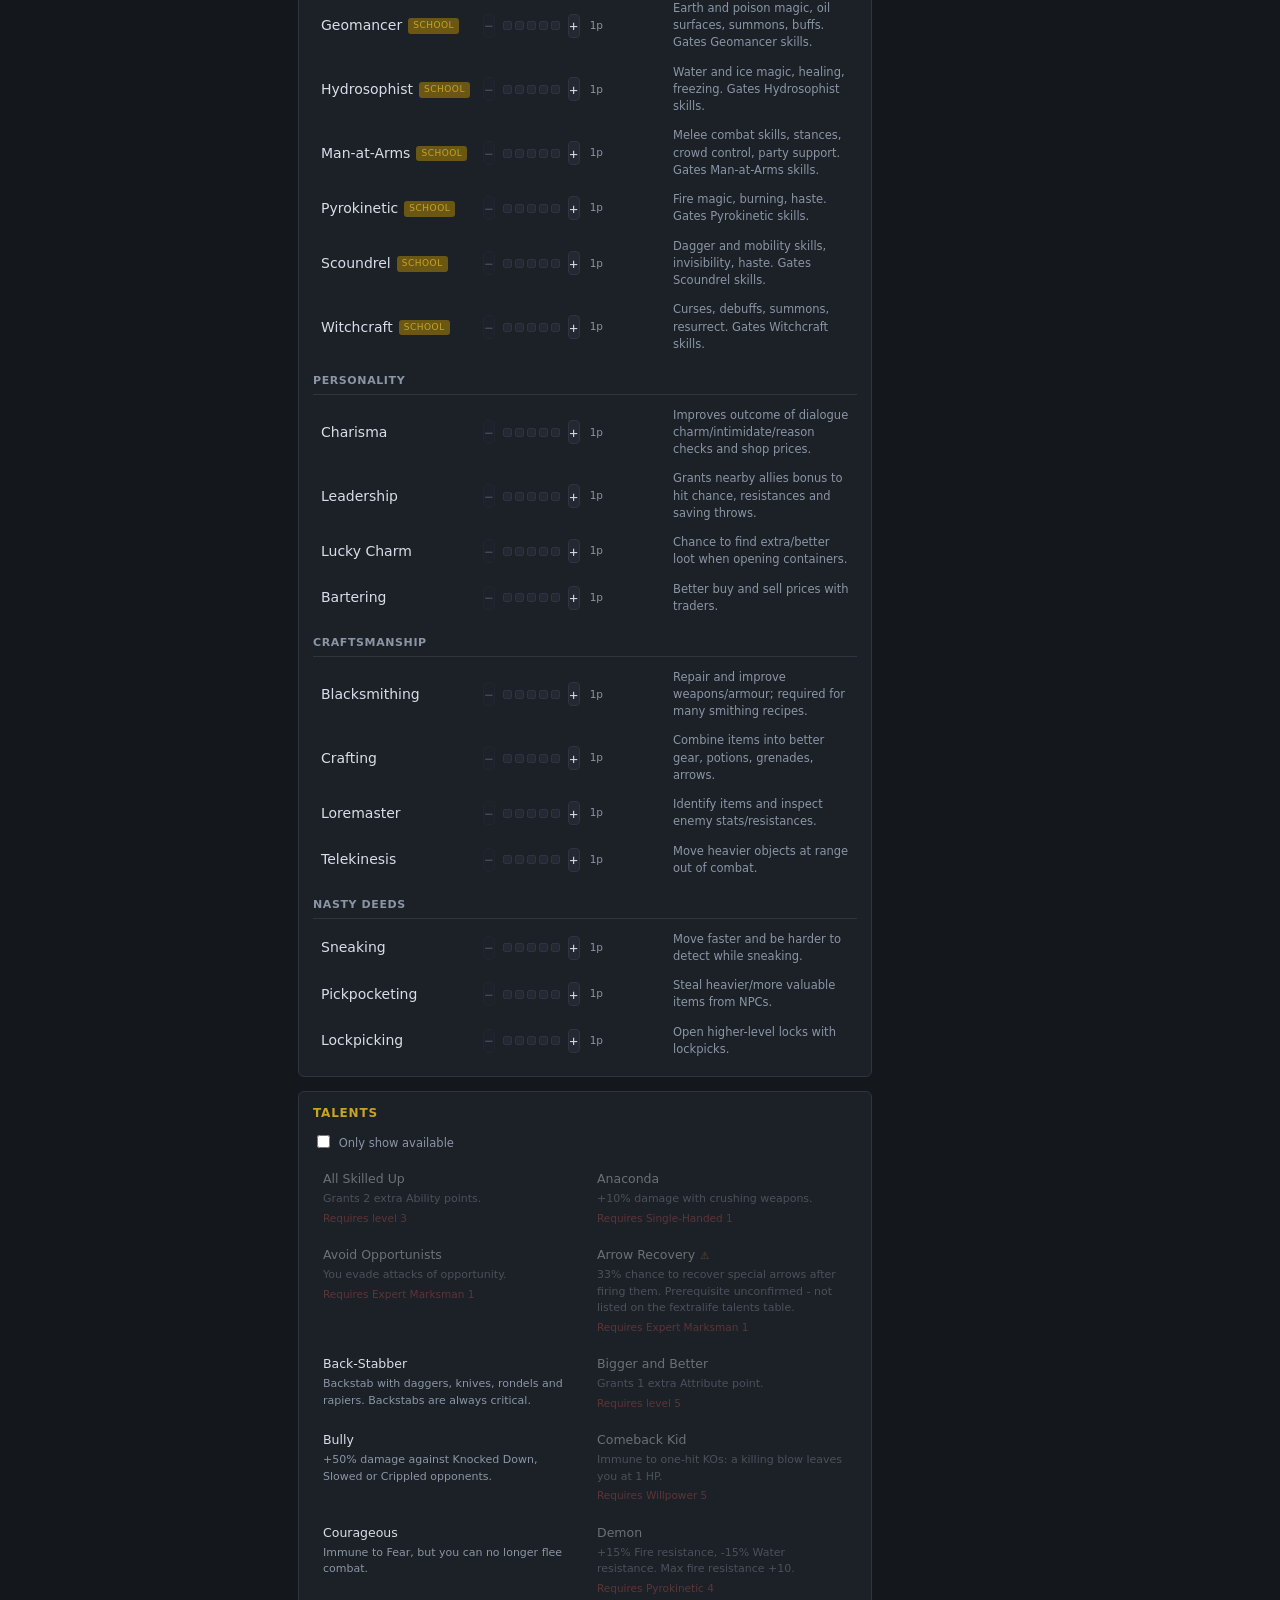
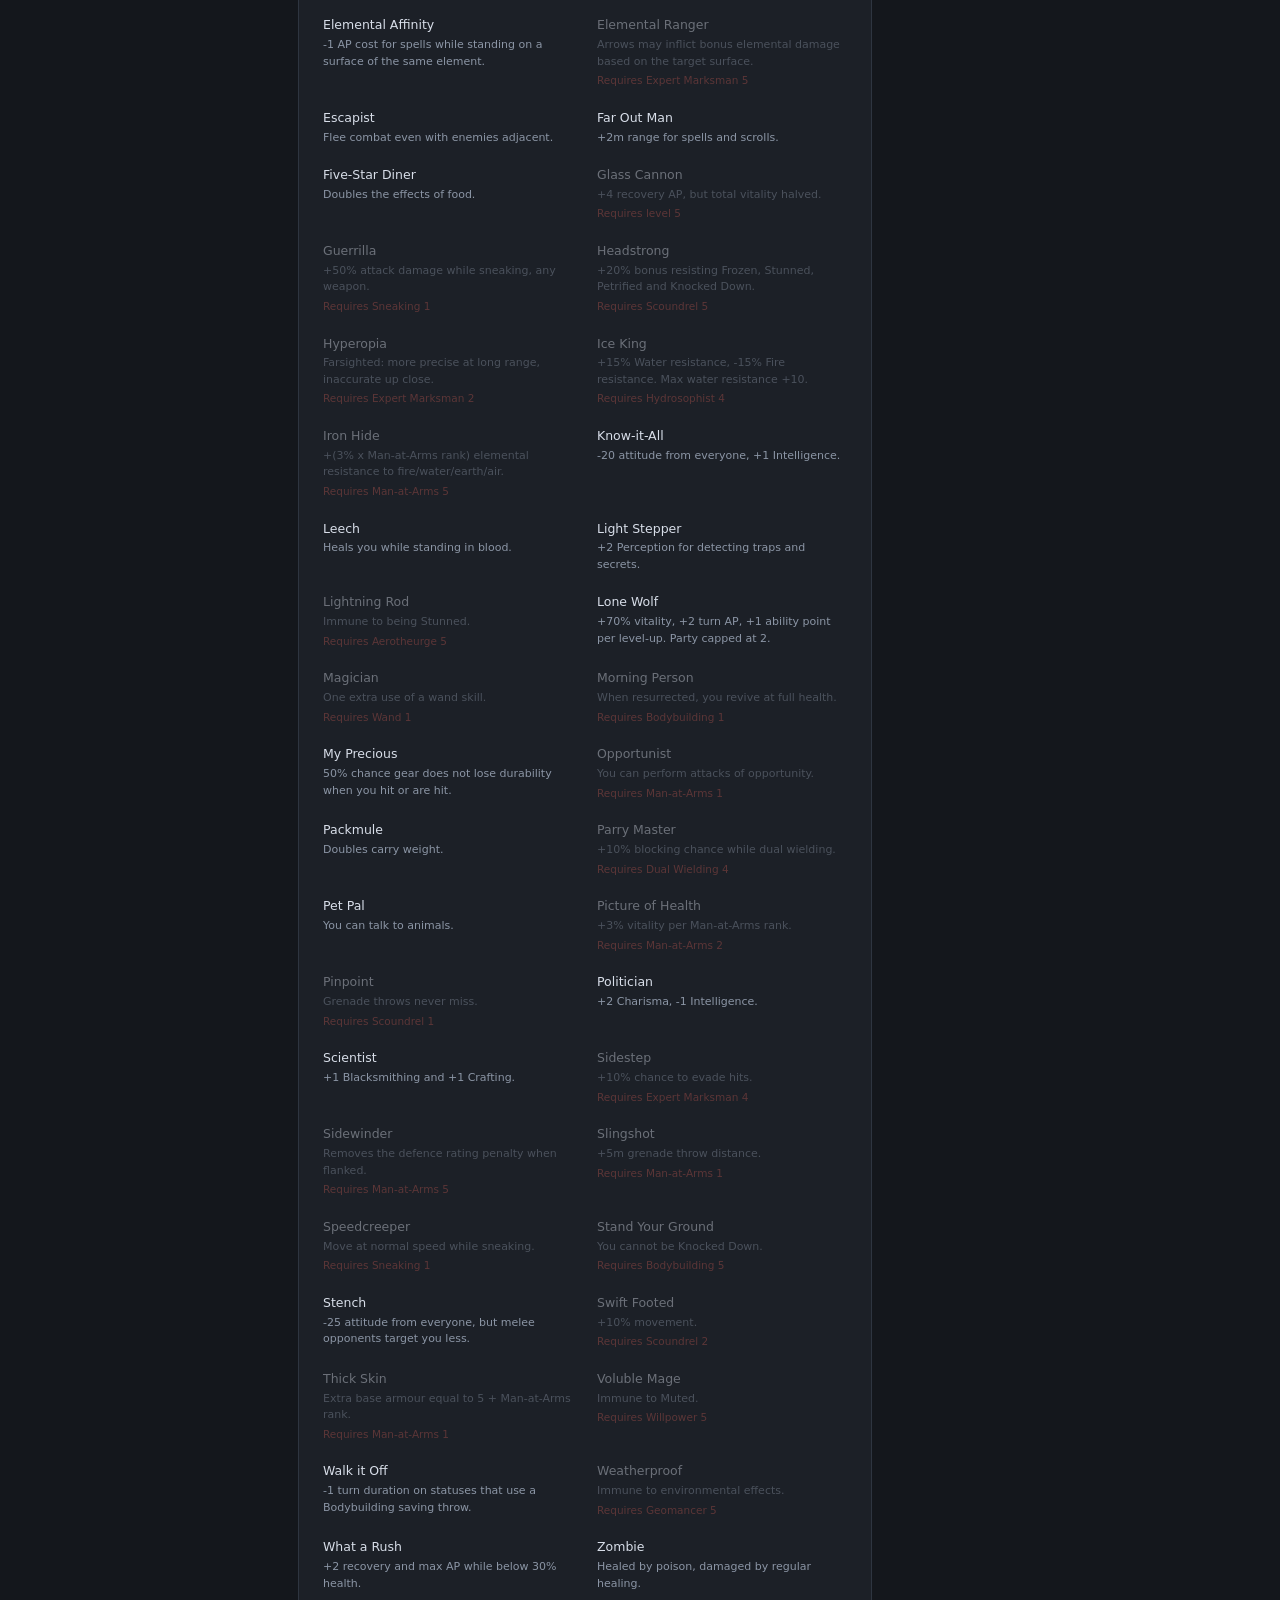
==== commit 21f1d53e: "Tighten the gear bonus controls Move the gear toggles out of the Attributes header and into the Leve" ====
--- a/index.html
+++ b/index.html
@@ -48,6 +48,16 @@
         <input type="range" id="levelSlider" min="1" max="20" value="1">
         <output id="levelOut" class="level-out">1</output>
       </div>
+      <div class="gear-bar">
+        <label class="toggle">
+          <input type="checkbox" id="gearToggle"> Show gear bonuses
+          <button id="gearClear" class="btn-ghost tiny" type="button">Clear</button>
+        </label>
+        <label class="toggle sub-rule" id="gearSlotsWrap"
+               title="Gear-granted ability ranks are believed to unlock the matching skill slots in EE. Unconfirmed from play - untick to plan without it.">
+          <input type="checkbox" id="gearSlotsToggle" checked> Gear ranks grant skill slots
+        </label>
+      </div>
     </section>
 
     <section class="panel pools">
@@ -79,15 +89,6 @@
   <main class="col col-mid">
     <section class="panel">
       <h2>Attributes <span class="sub">base 5 each · cap 15</span></h2>
-      <div class="gear-bar">
-        <label class="toggle inline">
-          <input type="checkbox" id="gearToggle"> Show gear bonuses
-        </label>
-        <label class="toggle inline" id="gearSlotsWrap">
-          <input type="checkbox" id="gearSlotsToggle" checked> Gear ranks grant skill slots
-        </label>
-        <button id="gearClear" class="btn-ghost tiny" type="button">Clear gear</button>
-      </div>
       <div id="attrList" class="stat-list"></div>
     </section>
 
--- a/app.css
+++ b/app.css
@@ -322,37 +322,52 @@
 
 /* ================= gear bonuses ================= */
 .gear-bar {
-  display: flex; align-items: center; gap: 14px; flex-wrap: wrap;
-  margin-bottom: 10px; padding-bottom: 9px;
-  border-bottom: 1px solid var(--line);
-}
-.toggle.inline { display: inline-block; margin-bottom: 0; }
-.btn-ghost.tiny { padding: 3px 8px; font-size: 10.5px; margin-left: auto; }
-
-/* rows grow a fourth column when gear is showing */
-.stat.with-gear { grid-template-columns: 120px 92px 108px 1fr; }
-.abil.with-gear { grid-template-columns: 150px 120px 108px 1fr; }
-
-.gear-ctrl { display: flex; align-items: center; gap: 4px; }
-.step.gear { width: 20px; height: 20px; font-size: 13px; opacity: .8; }
+  display: flex; flex-direction: column; gap: 6px;
+  margin-top: 12px; padding-top: 10px;
+  border-top: 1px solid var(--line);
+}
+.gear-bar .toggle { margin-bottom: 0; display: flex; align-items: center; }
+/* a rules flag, not a view control - deliberately quieter than the toggle above */
+.gear-bar .sub-rule {
+  padding-left: 18px; font-size: 11px; color: var(--dim);
+  cursor: help;
+}
+.btn-ghost.tiny { padding: 2px 7px; font-size: 10px; margin-left: auto; }
+.btn-ghost.tiny:disabled { opacity: .3; cursor: default; }
+.btn-ghost.tiny:disabled:hover { color: var(--dim); border-color: var(--line); }
+
+/* The gear column is always in the grid, empty when gear is off, so ticking
+   the toggle never reflows the rows. */
+.stat { grid-template-columns: 120px 92px 46px 1fr; }
+.abil { grid-template-columns: 150px 120px 46px 1fr; }
+
+.gear-ctrl { display: flex; align-items: center; gap: 3px; justify-content: flex-end; }
+.gear-spacer { width: 20px; }
+.step.gear { width: 20px; height: 20px; font-size: 13px; opacity: .75; }
 .step.gear:hover:not(:disabled) { opacity: 1; }
 
-.gear-val {
-  min-width: 20px; text-align: center;
-  font-size: 11px; color: var(--dim);
-  font-variant-numeric: tabular-nums;
-}
-.gear-val.on { color: #6ab0c9; }
-
-.eff-val {
-  min-width: 24px; margin-left: 4px;
-  padding: 1px 5px; border-radius: 3px;
-  background: var(--panel-2);
-  font-size: 11.5px; font-weight: 600;
-  font-variant-numeric: tabular-nums;
-  color: var(--dim);
-}
-.eff-val.on { color: #6ab0c9; background: #1e2c33; }
+/* one chip replaces the old second stepper pair */
+.chip {
+  min-width: 23px; height: 20px; padding: 0 5px;
+  background: transparent; color: var(--dim);
+  border: 1px dashed var(--line); border-radius: 10px;
+  font-size: 11px; font-weight: 600; line-height: 1;
+  font-variant-numeric: tabular-nums; cursor: pointer;
+}
+.chip:hover:not(:disabled) { color: #6ab0c9; border-color: #6ab0c9; }
+.chip.on {
+  background: #1e2c33; color: #6ab0c9;
+  border-style: solid; border-color: #35606f;
+}
+.chip:disabled { opacity: .3; cursor: not-allowed; }
+
+/* effective value large, points-only base as a subscript beside it */
+.stat-val.geared { color: #6ab0c9; }
+.base-sub {
+  margin-left: 3px; font-style: normal;
+  font-size: 9.5px; font-weight: 500; color: var(--dim);
+  vertical-align: sub;
+}
 
 /* a pip filled by gear rather than by spent points */
 .pip.gear { background: #2f5766; border-color: #6ab0c9; }
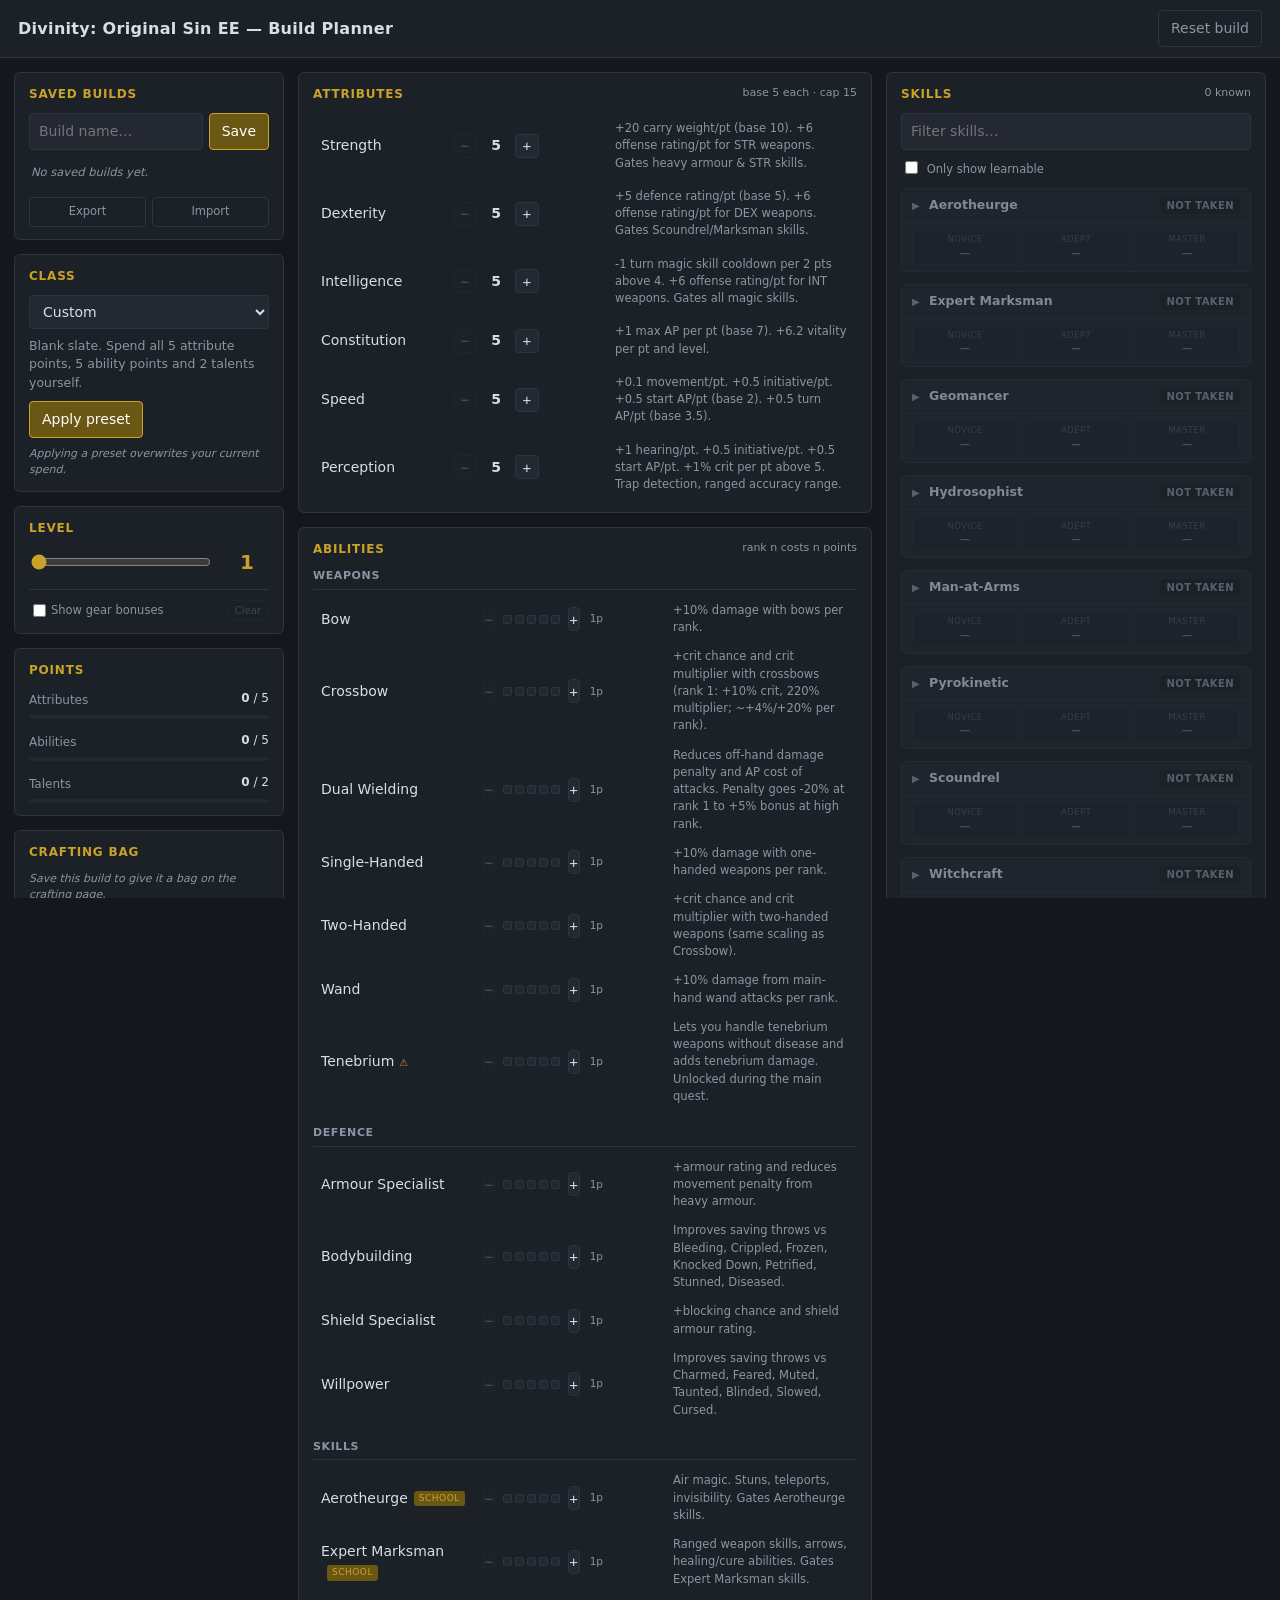
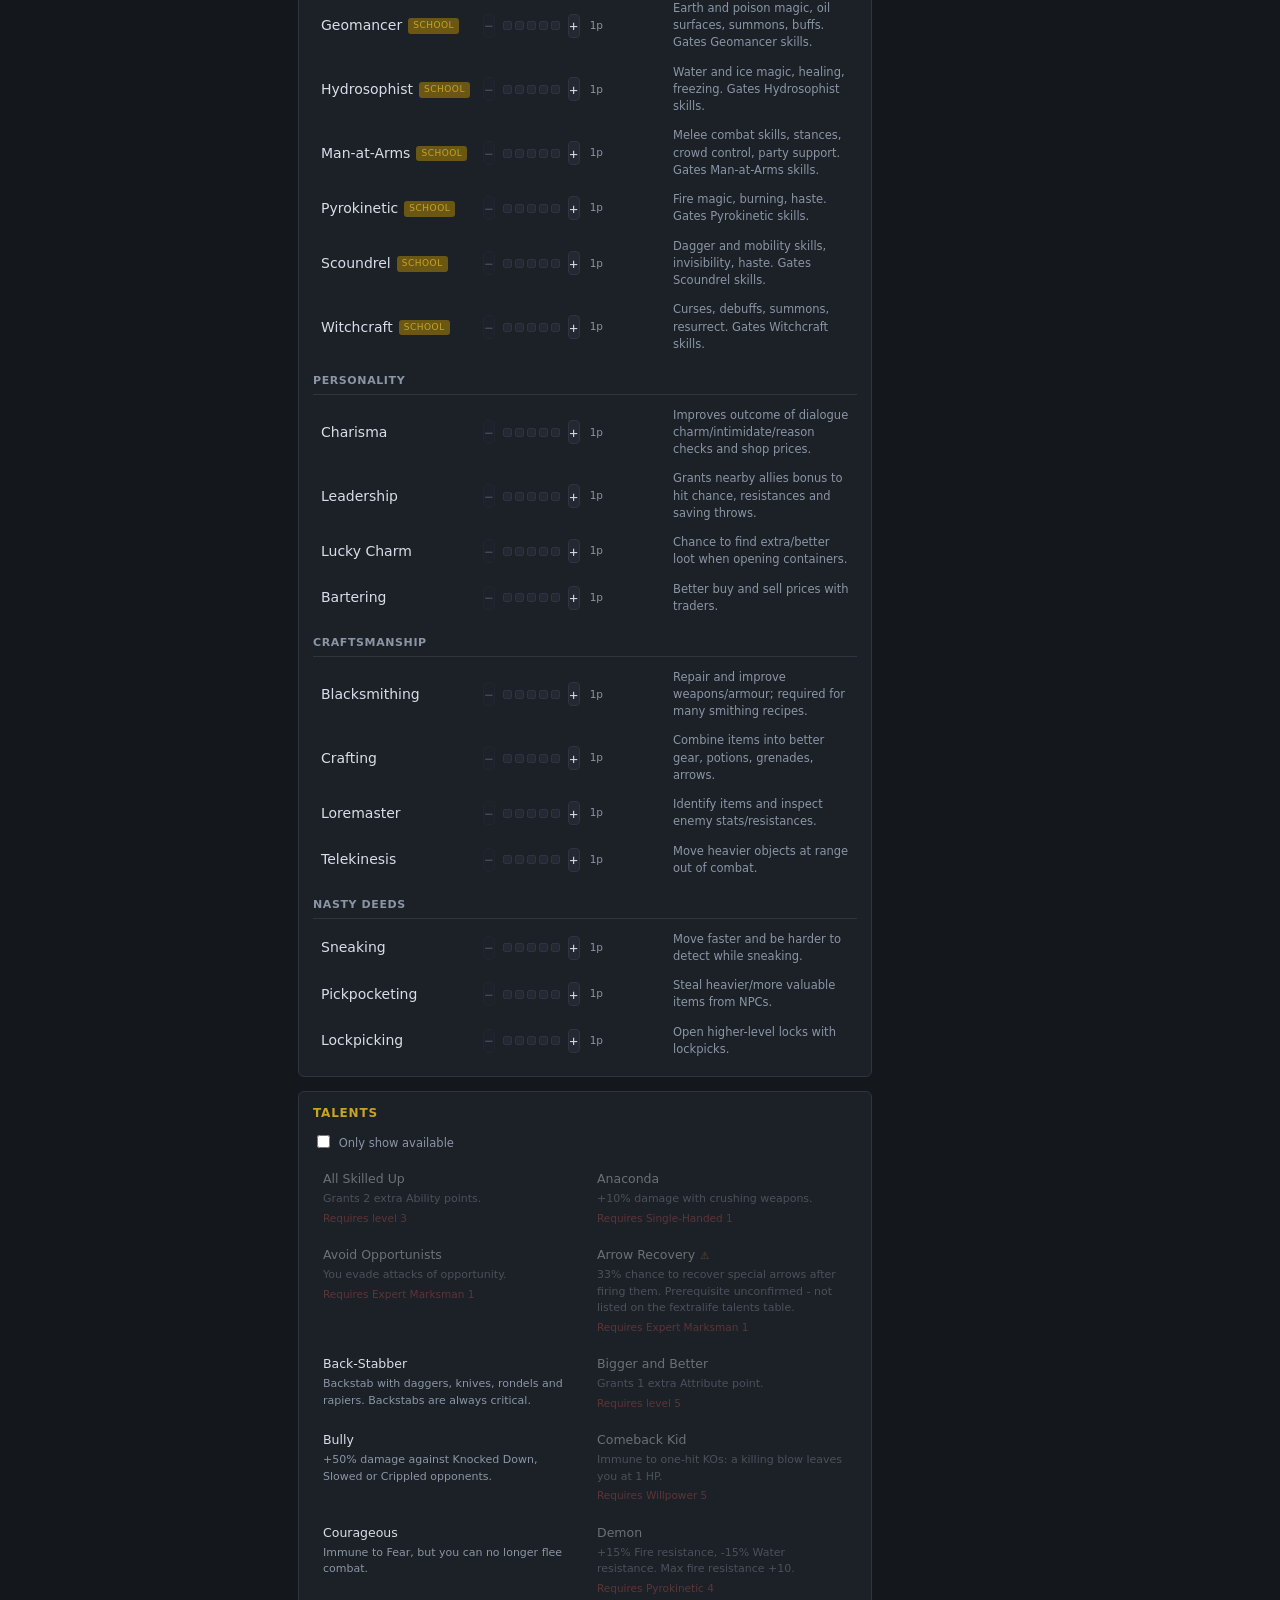
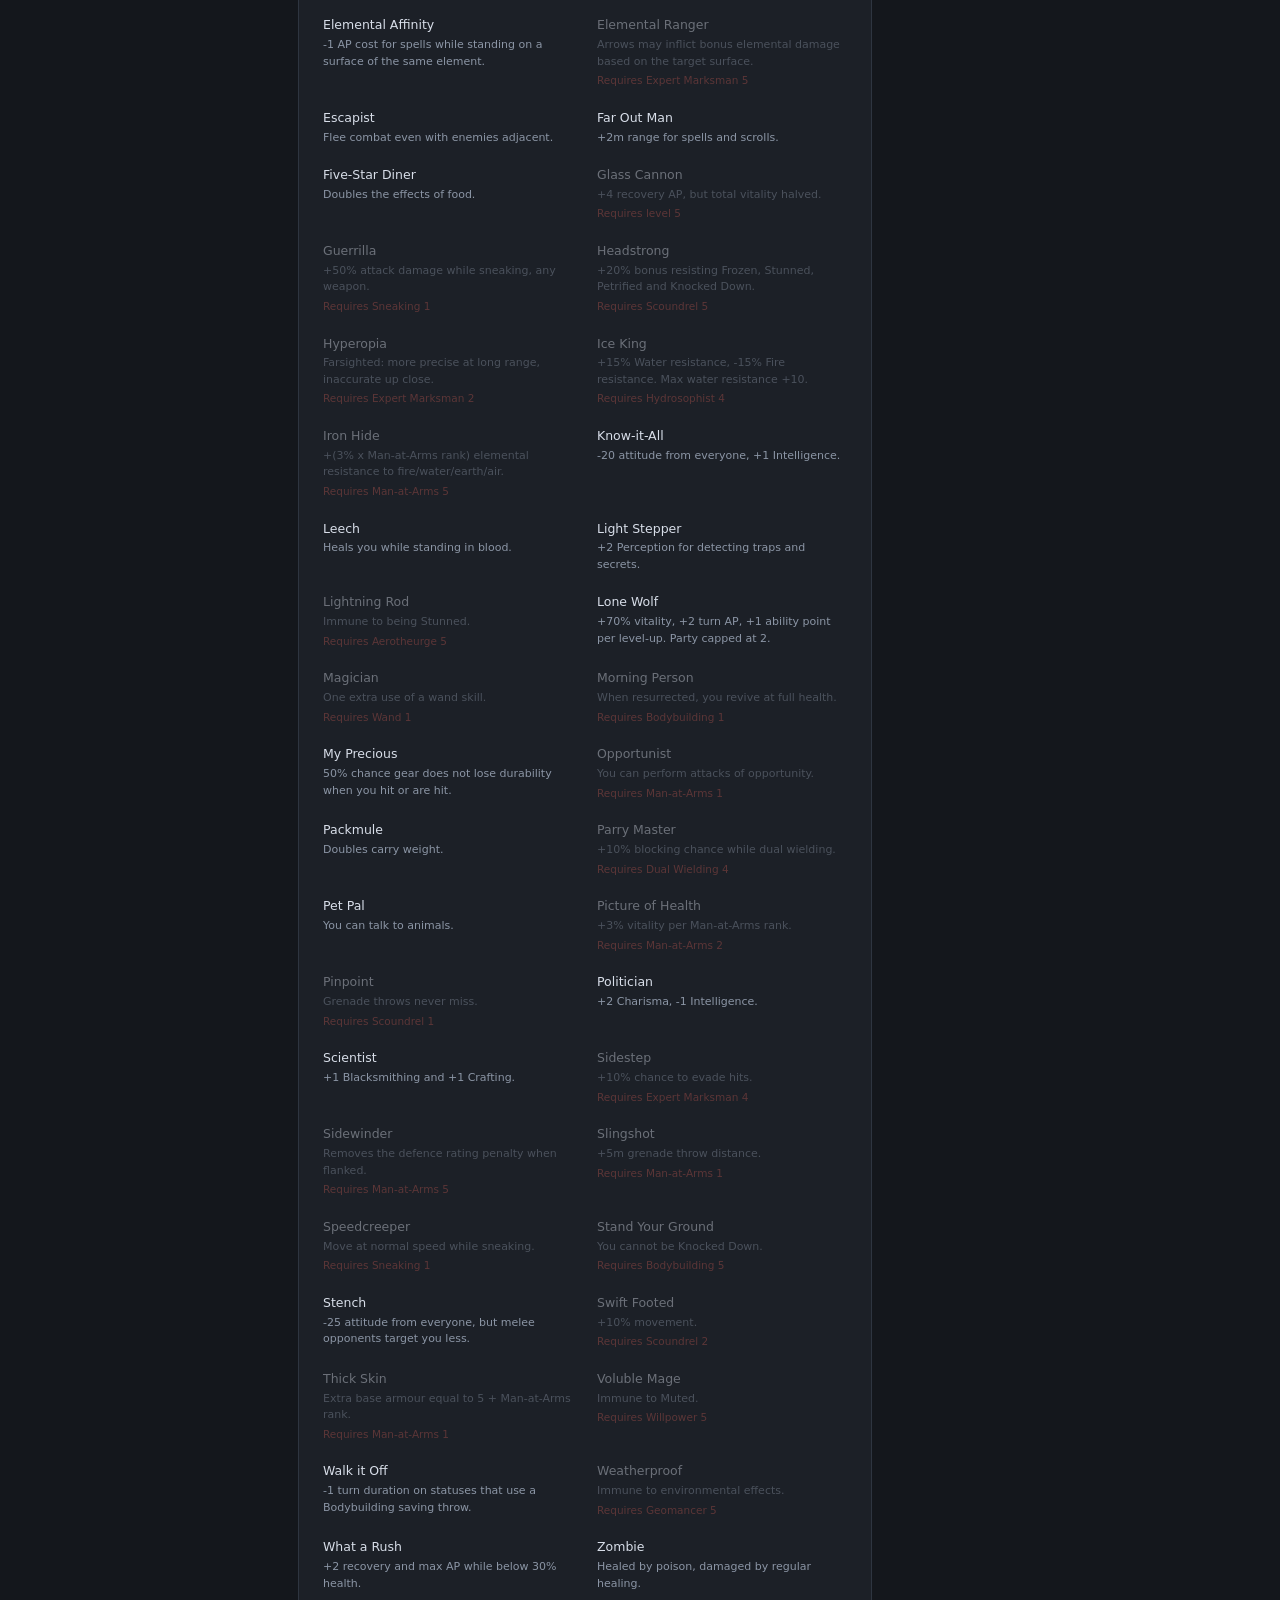
==== commit bc9c14e6: "sort of adds crafting" ====
--- a/index.html
+++ b/index.html
@@ -80,6 +80,13 @@
     </section>
 
     <section class="panel">
+      <h2>Crafting bag <span class="sub" id="bagSub"></span></h2>
+      <p class="hint" id="bagHint"></p>
+      <div id="bagPeek" class="bag-peek"></div>
+      <a href="crafting.html" class="btn-ghost linkbtn" id="bagOpen">Open crafting</a>
+    </section>
+
+    <section class="panel">
       <h2>Notes</h2>
       <ul id="rulesNotes" class="notes"></ul>
     </section>
--- a/app.css
+++ b/app.css
@@ -371,3 +371,13 @@
 
 /* a pip filled by gear rather than by spent points */
 .pip.gear { background: #2f5766; border-color: #6ab0c9; }
+
+/* ---------- crafting bag summary ---------- */
+.bag-peek { display: flex; flex-wrap: wrap; gap: 3px; margin-bottom: 9px; }
+.bag-peek:empty { margin-bottom: 0; }
+.peek {
+  font-size: 11px; padding: 2px 6px; border-radius: 3px;
+  background: var(--panel-2); border: 1px solid var(--line); color: var(--dim);
+}
+.peek.more { font-style: italic; }
+.linkbtn { display: inline-block; text-decoration: none; }
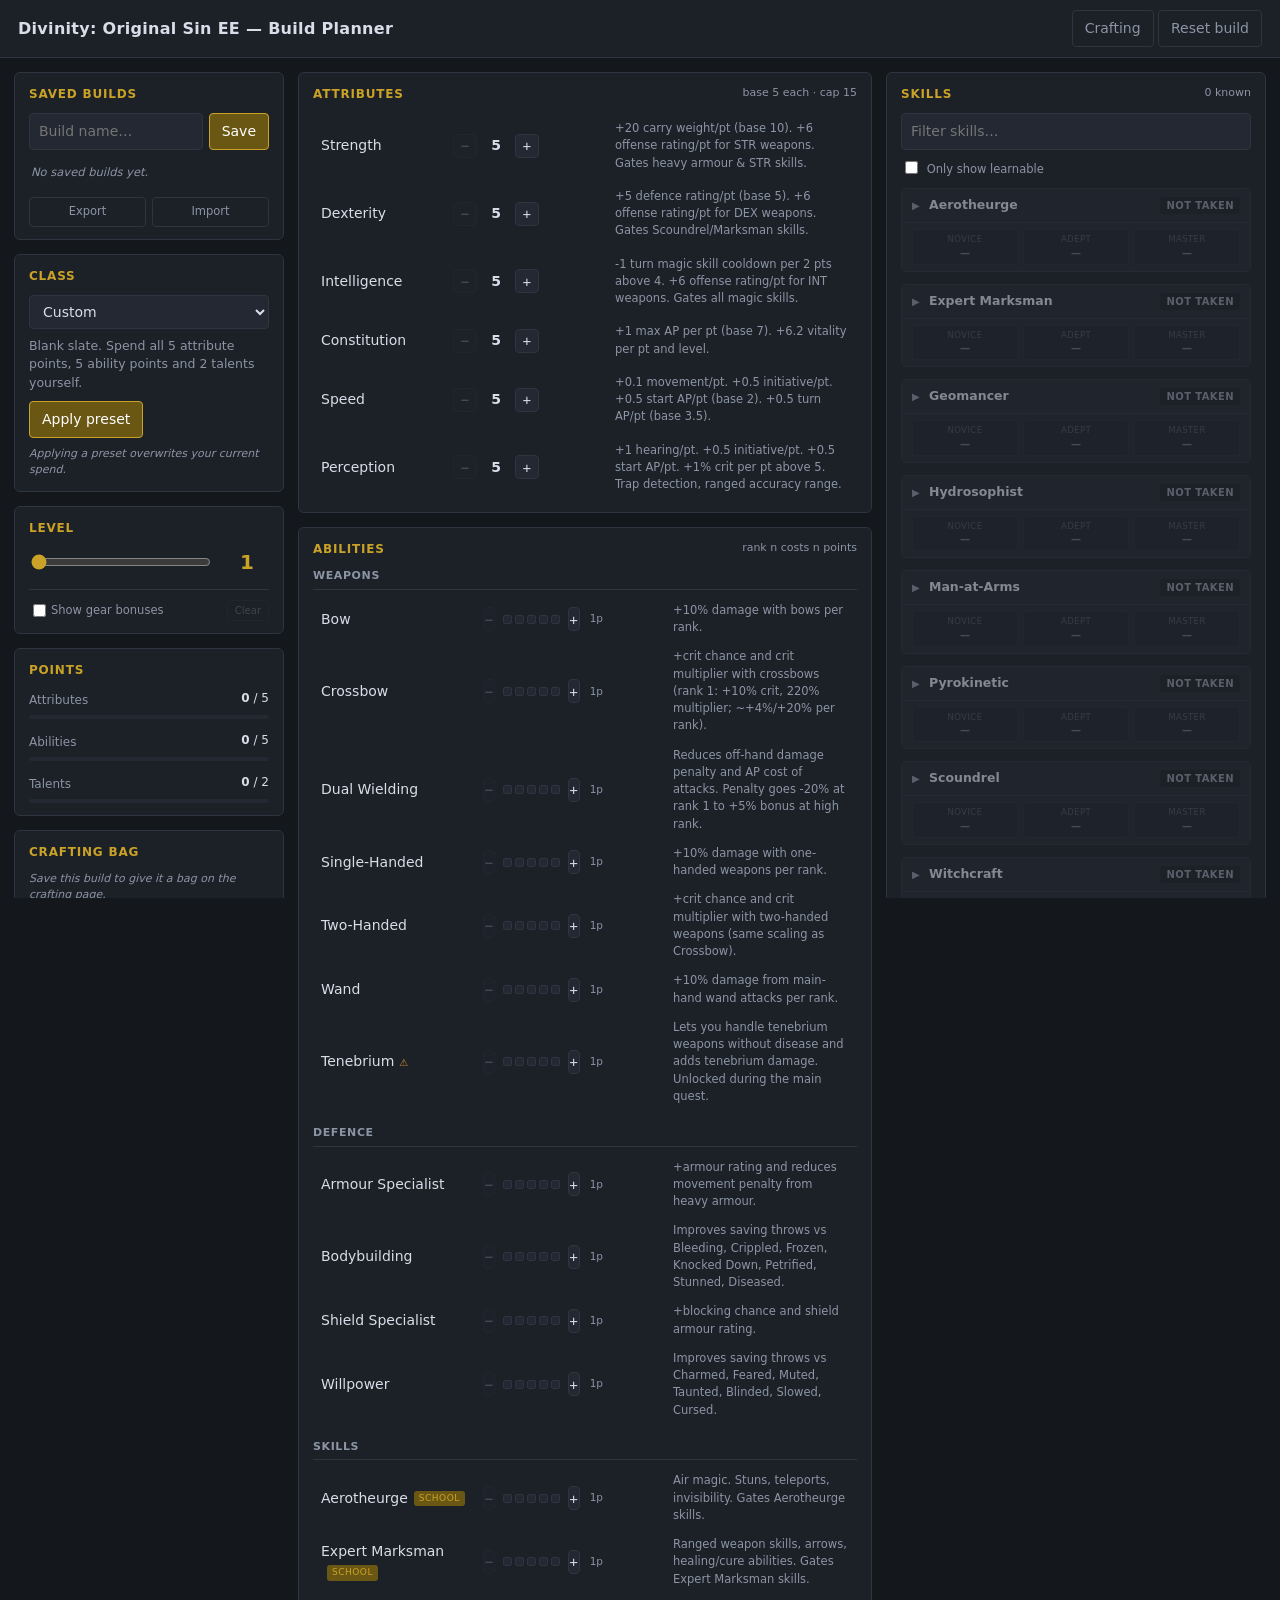
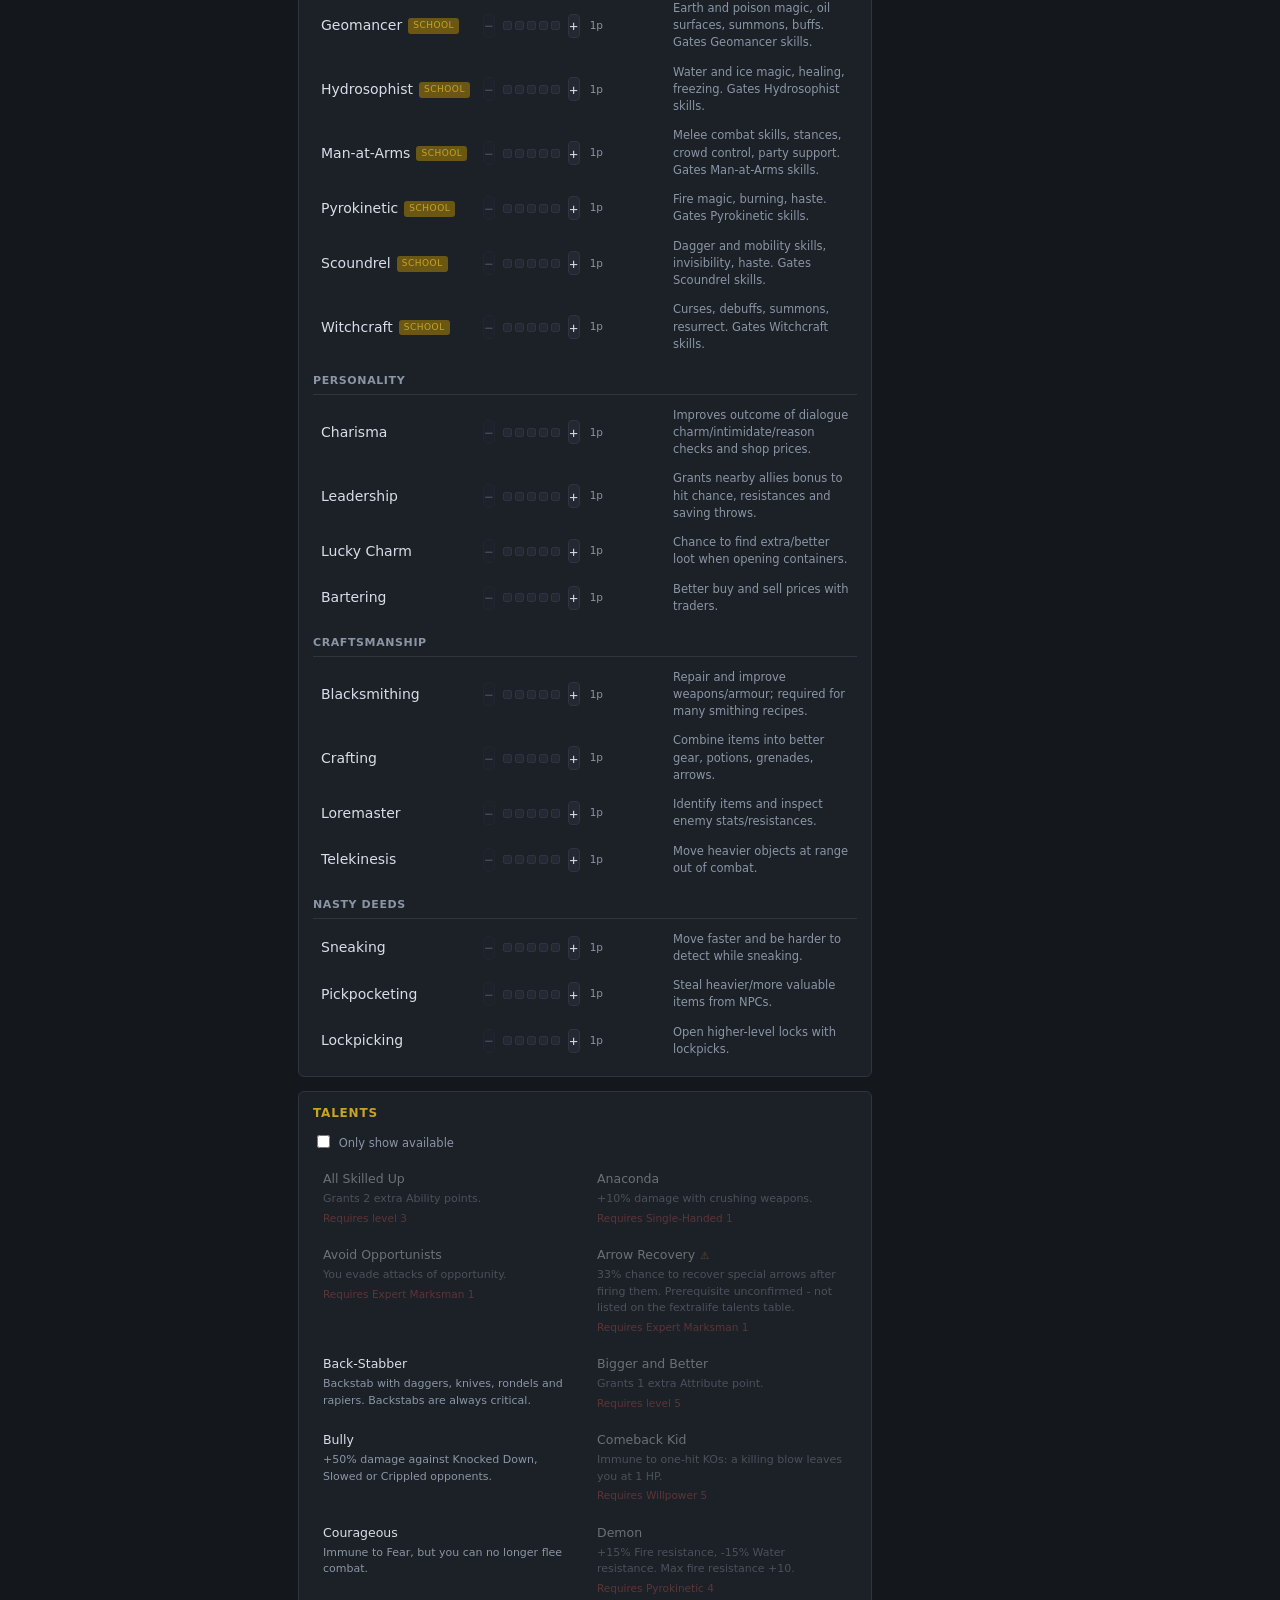
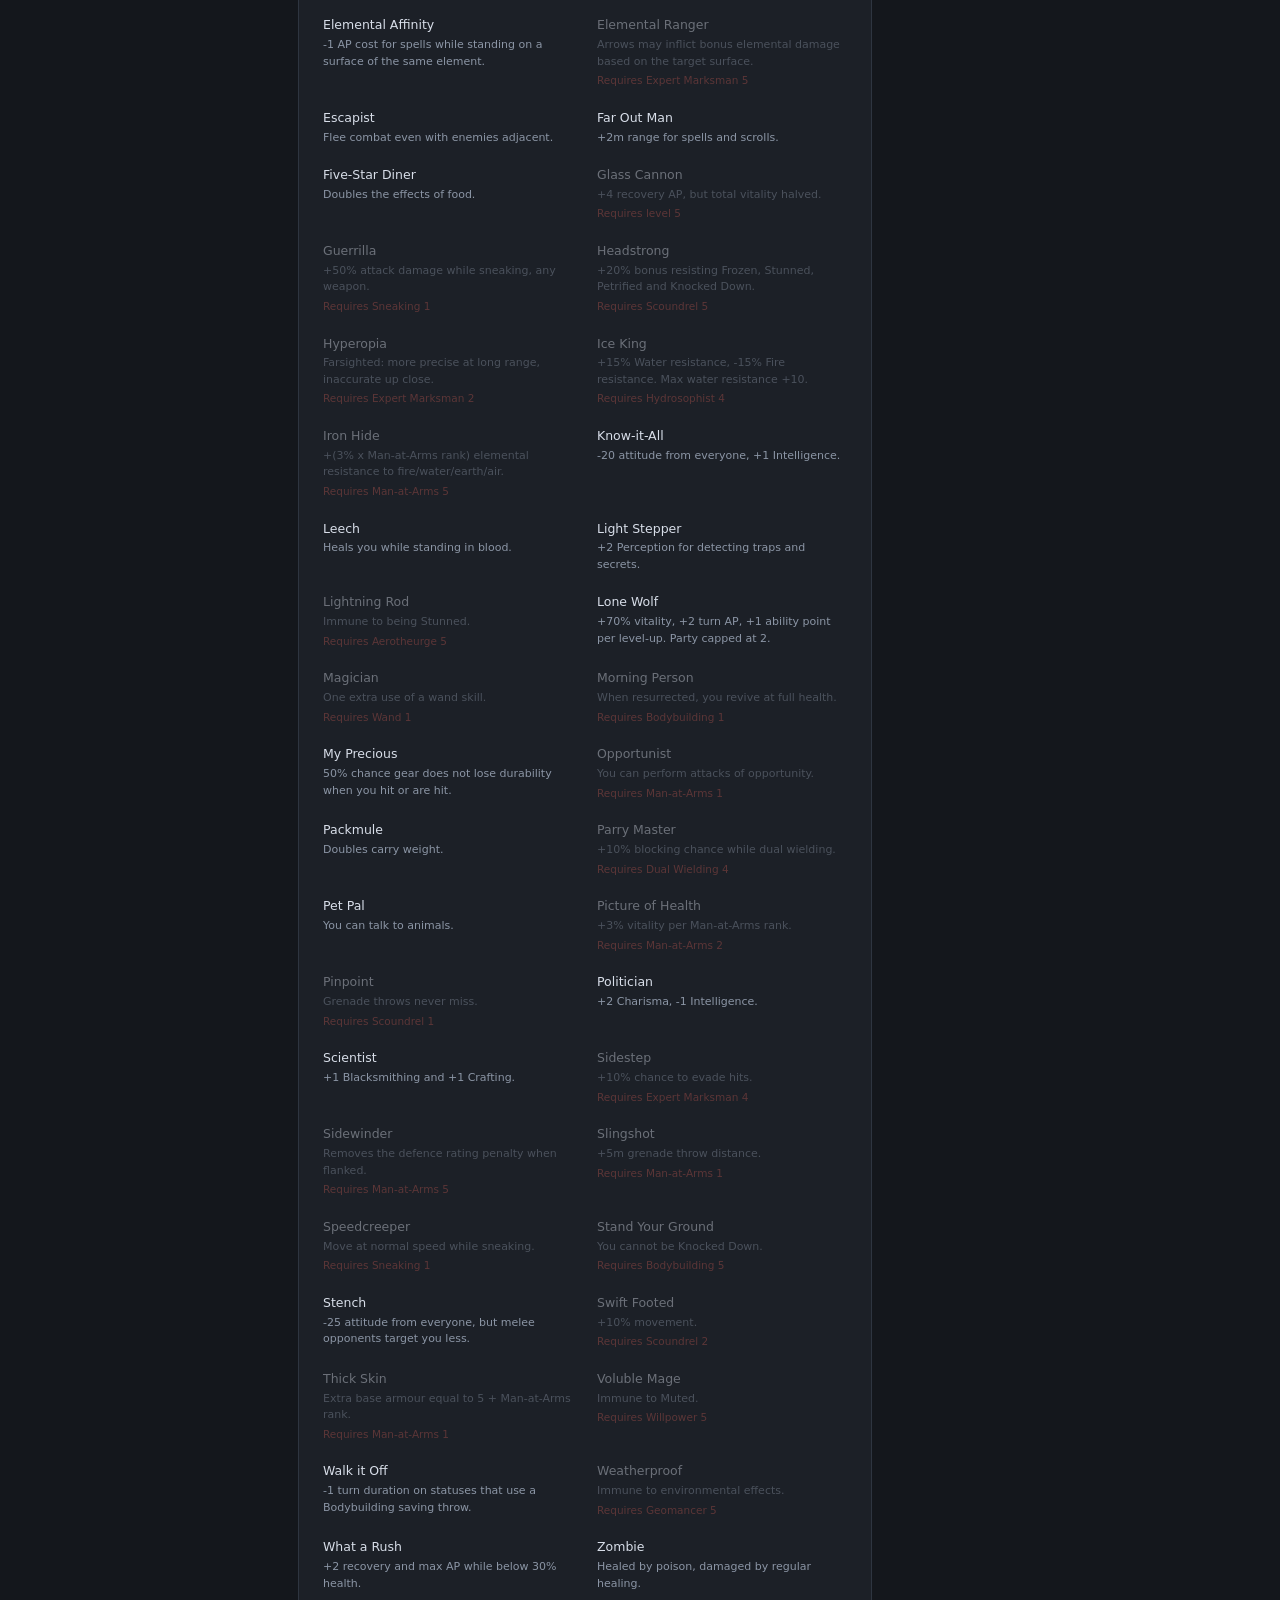
==== commit 10bddeea: "adds nav" ====
--- a/index.html
+++ b/index.html
@@ -11,6 +11,7 @@
 <header class="topbar">
   <h1>Divinity: Original Sin EE — Build Planner</h1>
   <div class="topbar-right">
+    <a href="crafting.html" class="btn-ghost linkbtn">Crafting</a>
     <button id="resetBtn" class="btn-ghost" type="button">Reset build</button>
   </div>
 </header>
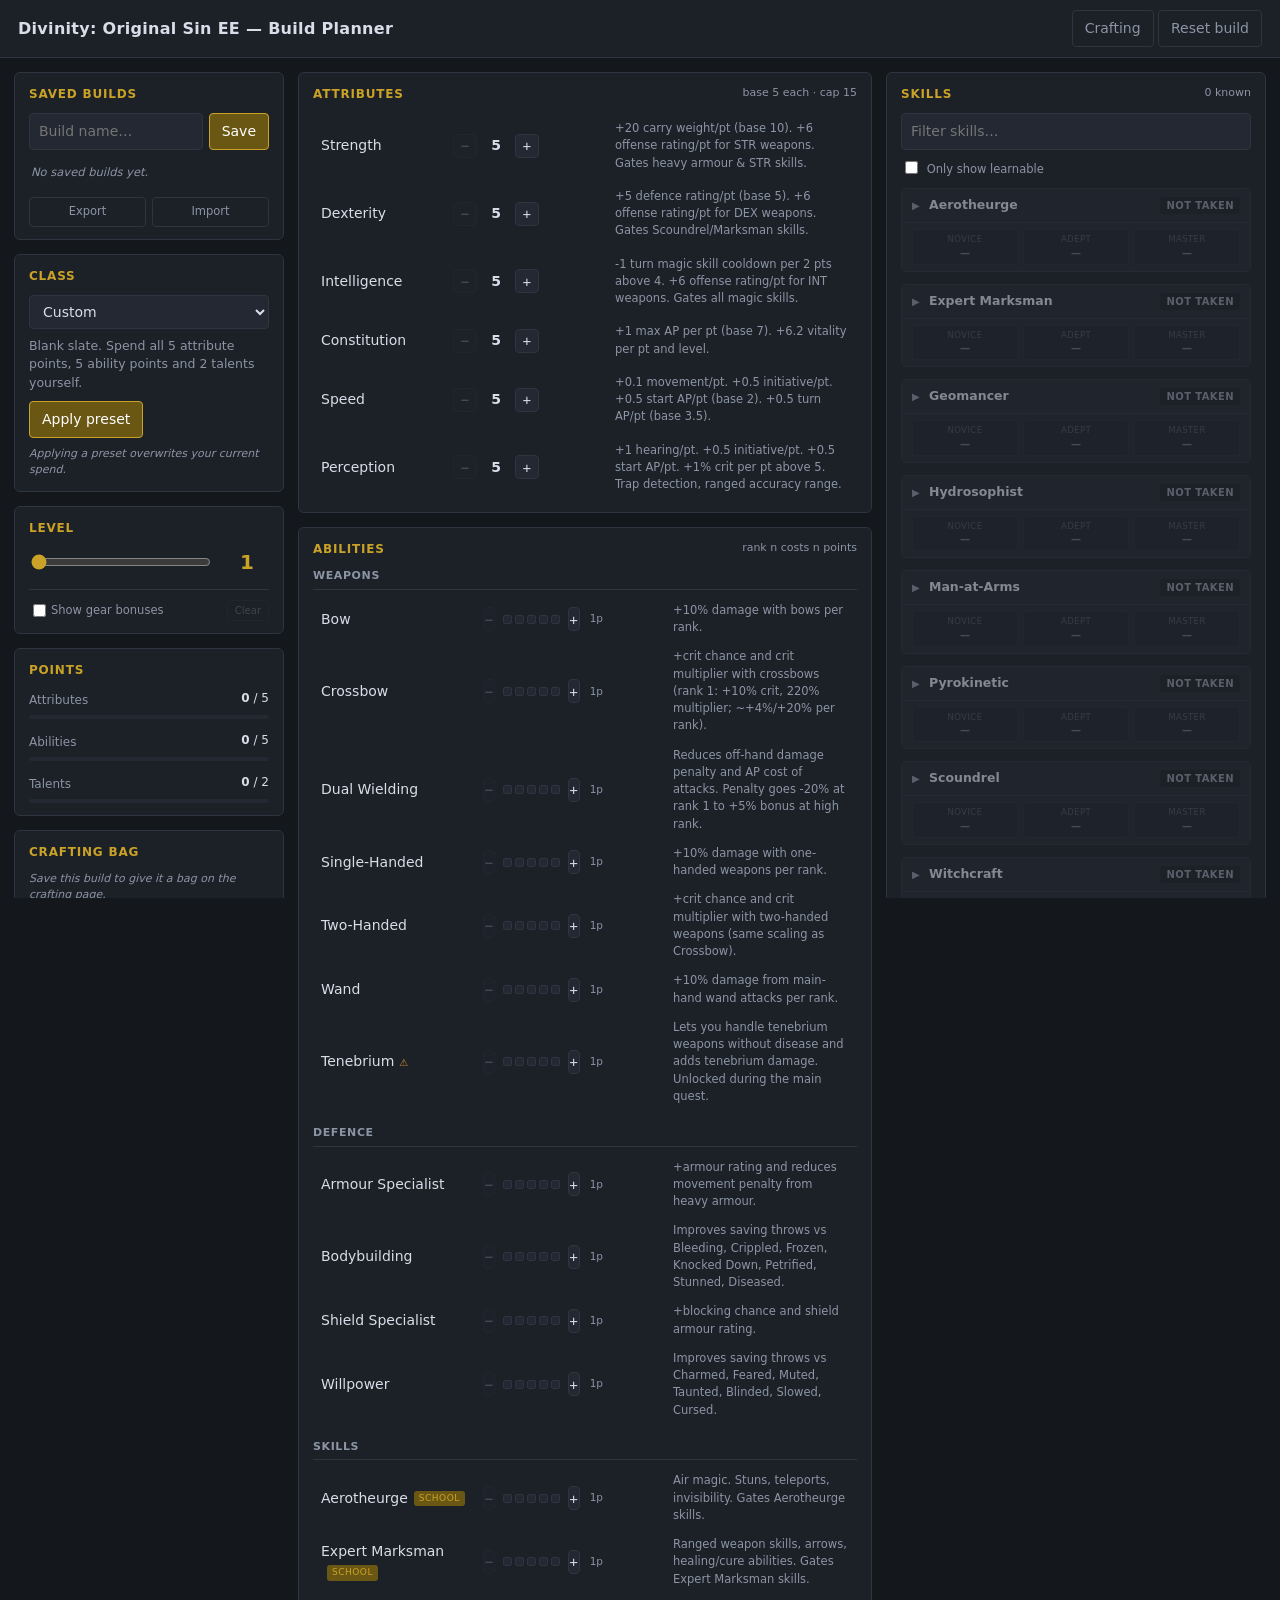
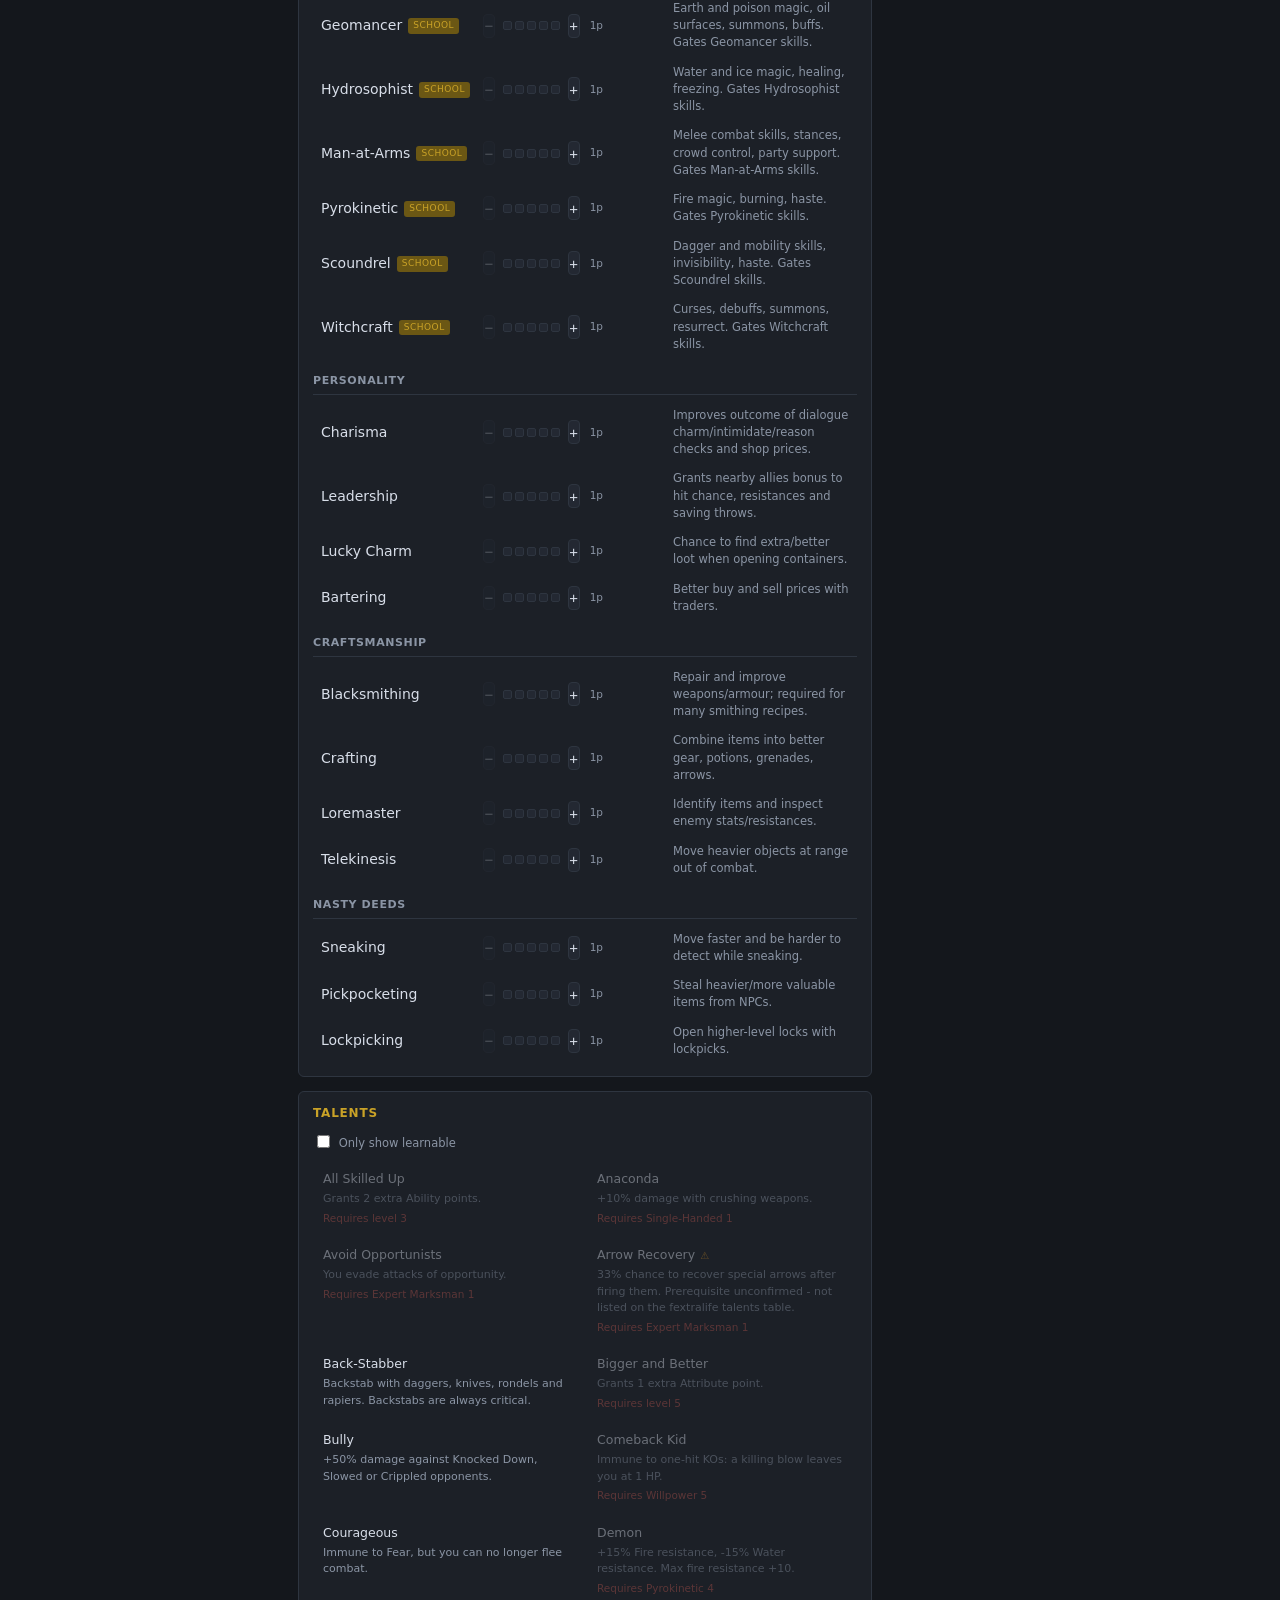
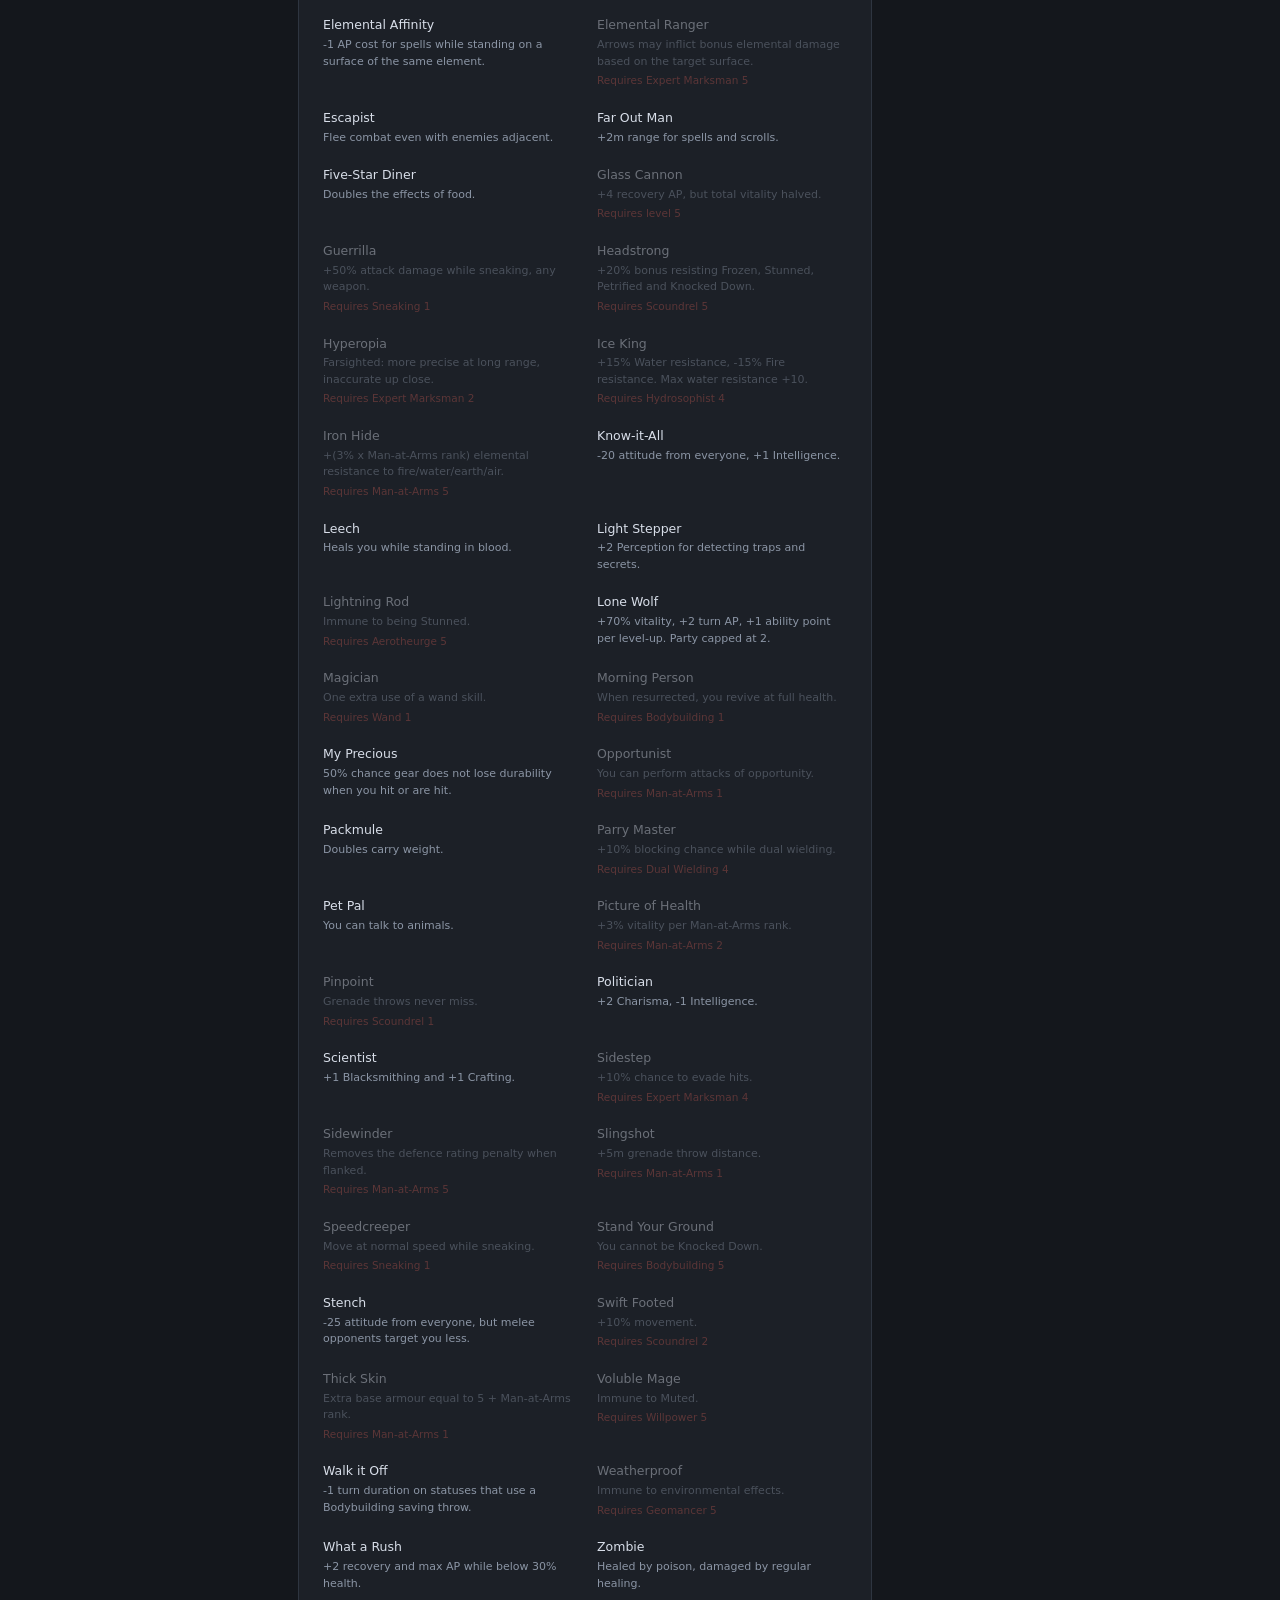
==== commit 2c3384a1: "fixes" ====
--- a/index.html
+++ b/index.html
@@ -54,10 +54,6 @@
           <input type="checkbox" id="gearToggle"> Show gear bonuses
           <button id="gearClear" class="btn-ghost tiny" type="button">Clear</button>
         </label>
-        <label class="toggle sub-rule" id="gearSlotsWrap"
-               title="Gear-granted ability ranks are believed to unlock the matching skill slots in EE. Unconfirmed from play - untick to plan without it.">
-          <input type="checkbox" id="gearSlotsToggle" checked> Gear ranks grant skill slots
-        </label>
       </div>
     </section>
 
@@ -108,7 +104,7 @@
     <section class="panel">
       <h2>Talents</h2>
       <label class="toggle">
-        <input type="checkbox" id="talentFilter"> Only show available
+        <input type="checkbox" id="talentFilter"> Only show learnable
       </label>
       <div id="talentList" class="talent-list talent-grid"></div>
     </section>
--- a/app.css
+++ b/app.css
@@ -327,11 +327,6 @@
   border-top: 1px solid var(--line);
 }
 .gear-bar .toggle { margin-bottom: 0; display: flex; align-items: center; }
-/* a rules flag, not a view control - deliberately quieter than the toggle above */
-.gear-bar .sub-rule {
-  padding-left: 18px; font-size: 11px; color: var(--dim);
-  cursor: help;
-}
 .btn-ghost.tiny { padding: 2px 7px; font-size: 10px; margin-left: auto; }
 .btn-ghost.tiny:disabled { opacity: .3; cursor: default; }
 .btn-ghost.tiny:disabled:hover { color: var(--dim); border-color: var(--line); }
